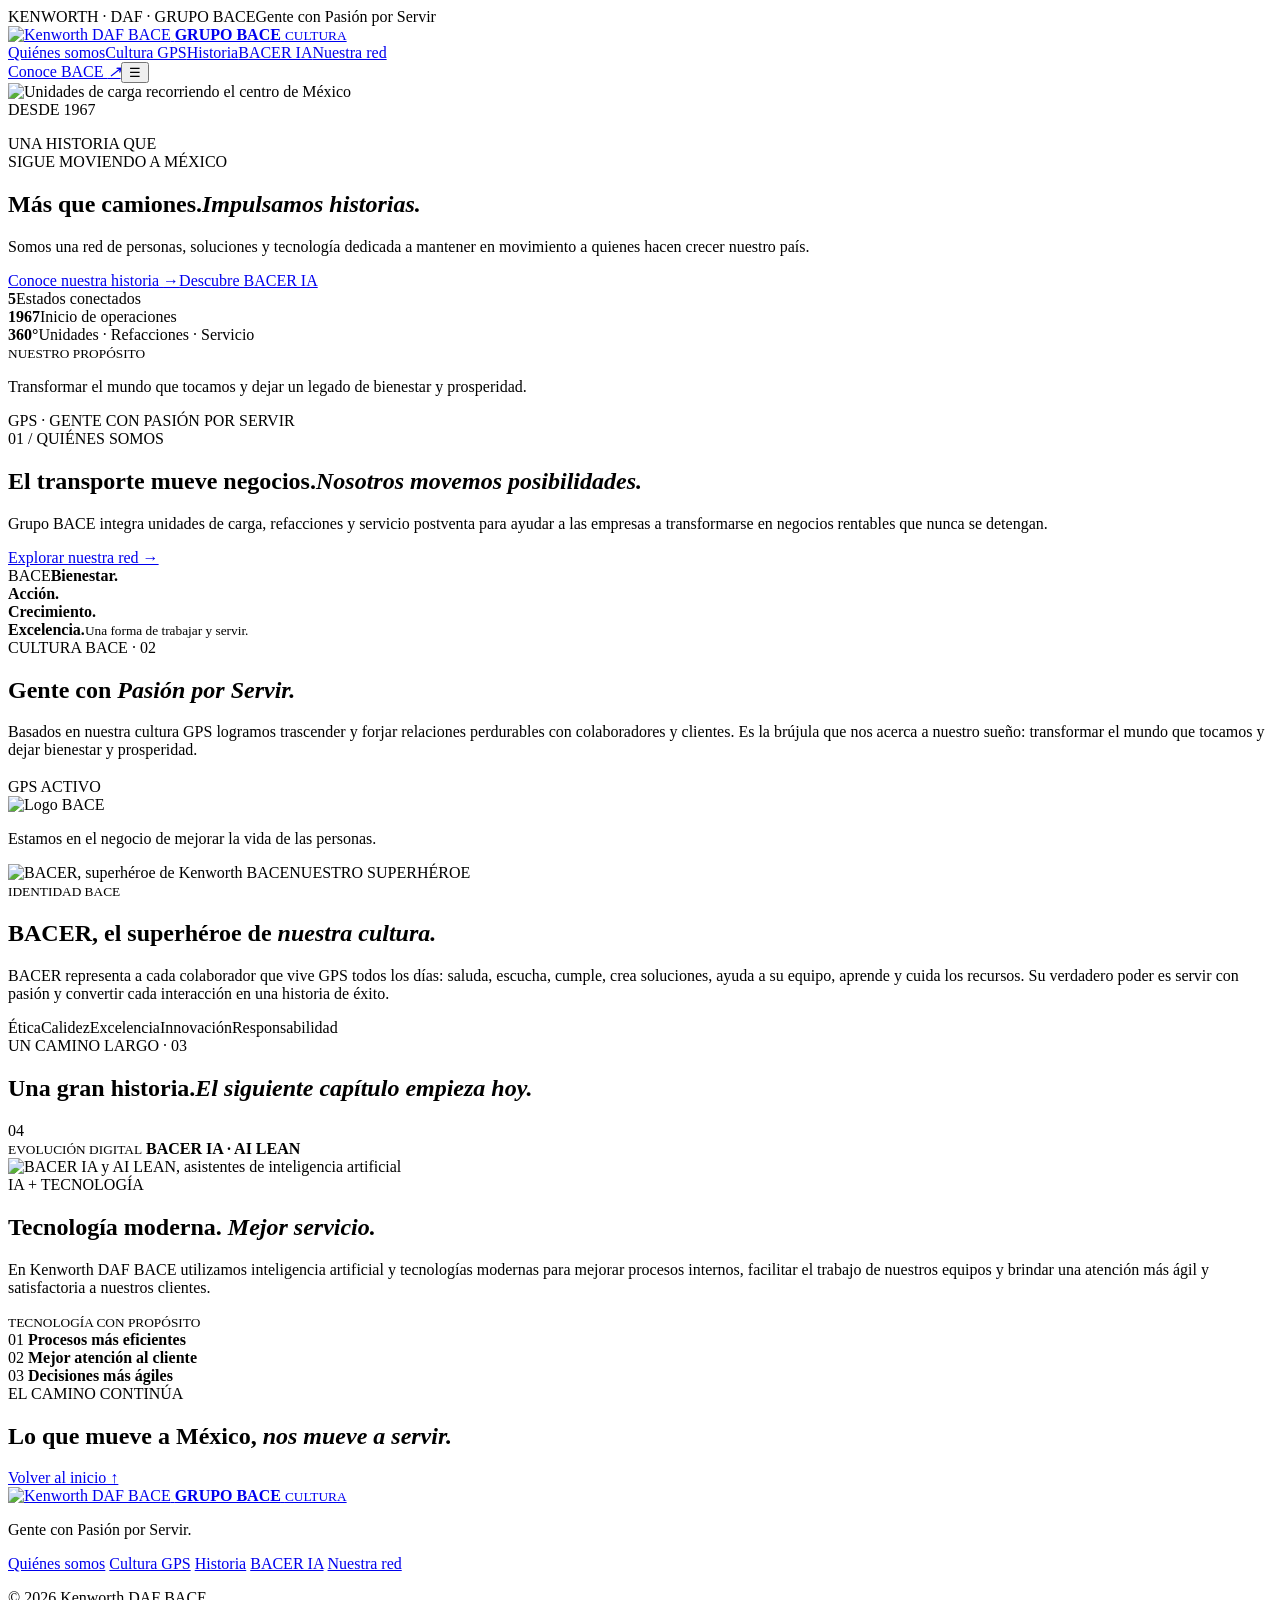
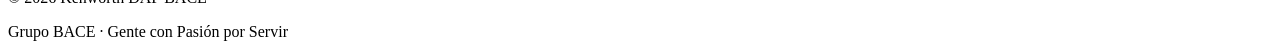
==== Bace.html @ b826584d "Carga inicial del sitio web" ====
<!DOCTYPE html>
<html lang="es-MX">
<head>
<meta charset="UTF-8"><meta name="viewport" content="width=device-width,initial-scale=1">
<meta name="description" content="Historia, cultura GPS, red y evolución tecnológica de Kenworth DAF Grupo BACE.">
<title>Kenworth DAF Grupo BACE</title><link rel="stylesheet" href="assets/css/pages/bace.css">

  <!-- Icono de la pestaña del navegador -->
<link
  rel="icon"
  type="image/png"
  href="assets/images/logos/LOGO BACE.png"
>

<link
  rel="shortcut icon"
  type="image/png"
  href="assets/images/logos/LOGO BACE.png"
>

<link
  rel="apple-touch-icon"
  href="assets/images/logos/LOGO BACE.png"
>

</head><body>
<div class="topbar"><span>KENWORTH · DAF · GRUPO BACE</span><span>Gente con Pasión por Servir</span></div>
<header>
    <a
  class="brand culture-brand"
  href="index.html"
  aria-label="Kenworth DAF BACE"
>
  <img
    src="assets/images/logos/logo-kenworth-daf-bace.PNG"
    alt="Kenworth DAF BACE"
  >

  <span class="culture-brand-divider" aria-hidden="true"></span>

  <span class="culture-brand-copy">
    <b>GRUPO BACE</b>
    <small>CULTURA</small>
  </span>
</a>
    <nav id="nav"><a href="#somos">Quiénes somos</a><a href="#gps">Cultura GPS</a><a href="#historia">Historia</a><a href="#ia">BACER IA</a><a href="#red">Nuestra red</a></nav><a class="cta" href="#red">Conoce BACE <i>↗</i></a><button class="menu" id="menu">☰</button></header>
<main>
<section class="hero" id="inicio"><img src="assets/images/Sucursales/comanjilla-hero-4k.webp" alt="Unidades de carga recorriendo el centro de México"><div class="heroShade"></div><div class="heroGrid"></div><div class="heroCopy"><div class="eyebrow"><span>DESDE 1967</span><i></i><p>UNA HISTORIA QUE<br>SIGUE MOVIENDO A MÉXICO</p></div><h1>Más que camiones.<em>Impulsamos historias.</em></h1><p>Somos una red de personas, soluciones y tecnología dedicada a mantener en movimiento a quienes hacen crecer nuestro país.</p><div class="heroActions"><a href="#somos">Conoce nuestra historia <b>→</b></a><a href="#ia">Descubre BACER IA</a></div></div><div class="heroFoot"><div><b>5</b><span>Estados conectados</span></div><div><b>1967</b><span>Inicio de operaciones</span></div><div><b>360°</b><span>Unidades · Refacciones · Servicio</span></div></div><aside><small>NUESTRO PROPÓSITO</small><p>Transformar el mundo que tocamos y dejar un legado de bienestar y prosperidad.</p><span>GPS · GENTE CON PASIÓN POR SERVIR</span></aside></section>
<section class="intro" id="somos"><div class="sectionNo">01 / QUIÉNES SOMOS</div><div><h2>El transporte mueve negocios.<em>Nosotros movemos posibilidades.</em></h2><p>Grupo BACE integra unidades de carga, refacciones y servicio postventa para ayudar a las empresas a transformarse en negocios rentables que nunca se detengan.</p><a href="#red">Explorar nuestra red →</a></div><div class="introCard"><span>BACE</span><b>Bienestar.<br>Acción.<br>Crecimiento.<br>Excelencia.</b><small>Una forma de trabajar y servir.</small></div></section>
<section class="gps" id="gps"><div class="gpsLead"><span>CULTURA BACE · 02</span><h2>Gente con <em>Pasión por Servir.</em></h2><p>Basados en nuestra cultura GPS logramos trascender y forjar relaciones perdurables con colaboradores y clientes. Es la brújula que nos acerca a nuestro sueño: transformar el mundo que tocamos y dejar bienestar y prosperidad.</p></div><div class="gpsStage"><div class="gpsLetters" id="gpsLetters"></div><article><small id="gpsIndex"></small><h3 id="gpsTitle"></h3><p id="gpsCopy"></p><div class="signal"><i></i><i></i><i></i><span>GPS ACTIVO</span></div></article><div class="gpsQuote"><img src="assets/images/logos/LOGO BACE.png" alt="Logo BACE"><p>Estamos en el negocio de mejorar la vida de las personas.</p></div></div></section>
<section class="bacer"><div class="bacerHero"><div class="bacerHalo"></div><img src="assets/images/gps/mascota-bacer.png" alt="BACER, superhéroe de Kenworth BACE"><span>NUESTRO SUPERHÉROE</span></div><div><small>IDENTIDAD BACE</small><h2>BACER, el superhéroe de <em>nuestra cultura.</em></h2><p>BACER representa a cada colaborador que vive GPS todos los días: saluda, escucha, cumple, crea soluciones, ayuda a su equipo, aprende y cuida los recursos. Su verdadero poder es servir con pasión y convertir cada interacción en una historia de éxito.</p><div class="traits"><span>Ética</span><span>Calidez</span><span>Excelencia</span><span>Innovación</span><span>Responsabilidad</span></div></div></section>
<section class="history" id="historia"><div class="historyHead"><span>UN CAMINO LARGO · 03</span><h2>Una gran historia.<em>El siguiente capítulo empieza hoy.</em></h2></div><div class="years" id="years"></div><article class="historyCard"><b id="historyYear"></b><div><small id="historyIndex"></small><h3 id="historyTitle"></h3><p id="historyCopy"></p></div><span id="historyCount"></span></article></section>
<section class="bace-technology" id="bacer-ia">

  <!-- Personajes -->
  <div class="bace-technology-visual">

    <div class="technology-identity">
      <span class="technology-number">04</span>

      <div>
        <small>EVOLUCIÓN DIGITAL</small>
        <strong>BACER IA · AI LEAN</strong>
      </div>
    </div>

    <img
      class="technology-characters"
      src="assets/images/gps/bacer x ailean.png"
      alt="BACER IA y AI LEAN, asistentes de inteligencia artificial"
    >

    <div class="technology-visual-glow" aria-hidden="true"></div>

  </div>

  <!-- Mensaje principal -->
  <div class="bace-technology-copy">

    <span class="technology-eyebrow">
      IA + TECNOLOGÍA
    </span>

    <h2>
      Tecnología moderna.
      <em>Mejor servicio.</em>
    </h2>

    <p>
      En Kenworth DAF BACE utilizamos inteligencia artificial y tecnologías
      modernas para mejorar procesos internos, facilitar el trabajo de nuestros
      equipos y brindar una atención más ágil y satisfactoria a nuestros clientes.
    </p>

  </div>

  <!-- Beneficios -->
  <aside class="technology-results">

    <small>TECNOLOGÍA CON PROPÓSITO</small>

    <div>
      <span>01</span>

      <strong>
        Procesos más eficientes
      </strong>
    </div>

    <div>
      <span>02</span>

      <strong>
        Mejor atención al cliente
      </strong>
    </div>

    <div>
      <span>03</span>

      <strong>
        Decisiones más ágiles
      </strong>
    </div>

  </aside>

</section>

<!--
<section class="network" id="red">

  <div class="networkMap">

    <div class="mexicoMapVisual">

      <img
        class="mexicoMapImage"
        src="assets/images/Sucursales/Mapa-Mexico.png"
        alt="Cobertura de Grupo BACE en México"
      >

      <span class="pin p0">
        <i></i>
        <strong>Aguascalientes</strong>
      </span>

      <span class="pin p1">
        <i></i>
        <strong>Zacatecas</strong>
      </span>

      <span class="pin p2">
        <i></i>
        <strong>Guanajuato</strong>
      </span>

      <span class="pin p3">
        <i></i>
        <strong>Querétaro</strong>
      </span>

      <span class="pin p4">
        <i></i>
        <strong>San Luis Potosí</strong>
      </span>

    </div>

  </div>

  <div class="networkCopy">

    <span>NUESTRA RED · 05</span>

    <h2>
      Cerca de tu operación.
      <em>Listos para responder.</em>
    </h2>

    <p>
      Una red que conecta experiencia, inventario, servicio y conocimiento
      para acompañarte donde tu negocio lo necesita.
    </p>

    <div class="networkButtons">
      <a href="https://kwbace.com.mx/sucursales/">
        Encontrar sucursal <b>↗</b>
      </a>

      <a href="https://kwbace.com.mx/contacto/">
        Contactar a un asesor
      </a>
    </div>

    <div class="matrix">

      <div>
        <small>KENWORTH DAF DEL CENTRO</small>
        <b>Comanjilla · León</b>
        <span>477 719 9500</span>
      </div>

      <div>
        <small>KENWORTH DAF DEL BAJÍO</small>
        <b>Matriz Querétaro</b>
        <span>442 277 4086</span>
      </div>

    </div>

  </div>

</section>--->
<section class="closing"><span>EL CAMINO CONTINÚA</span><h2>Lo que mueve a México, <em>nos mueve a servir.</em></h2><a href="#inicio">Volver al inicio ↑</a></section>
</main>
<footer class="culture-footer">

  <div class="culture-footer-main">

    <div class="culture-footer-identity">

      <a
        class="culture-footer-brand"
        href="index.html"
        aria-label="Kenworth DAF BACE"
      >
        <img
          src="assets/images/logos/logo-kenworth-daf-bace.PNG"
          alt="Kenworth DAF BACE"
        >

        <span class="culture-footer-divider" aria-hidden="true"></span>

        <span class="culture-footer-brand-copy">
          <b>GRUPO BACE</b>
          <small>CULTURA</small>
        </span>
      </a>

      <p>
        Gente con Pasión por Servir.
      </p>

    </div>

    <nav
      class="culture-footer-navigation"
      aria-label="Navegación Cultura BACE"
    >
      <a href="#quienes-somos">Quiénes somos</a>
      <a href="#gps">Cultura GPS</a>
      <a href="#historia">Historia</a>
      <a href="#bacer-ia">BACER IA</a>
      <a href="#red">Nuestra red</a>
    </nav>

  </div>

  <div class="culture-footer-bottom">
    <p>© 2026 Kenworth DAF BACE</p>

    <span>
      Grupo BACE · Gente con Pasión por Servir
    </span>
  </div>

</footer>
<script src="assets/js/pages/bace.js"></script></body></html>
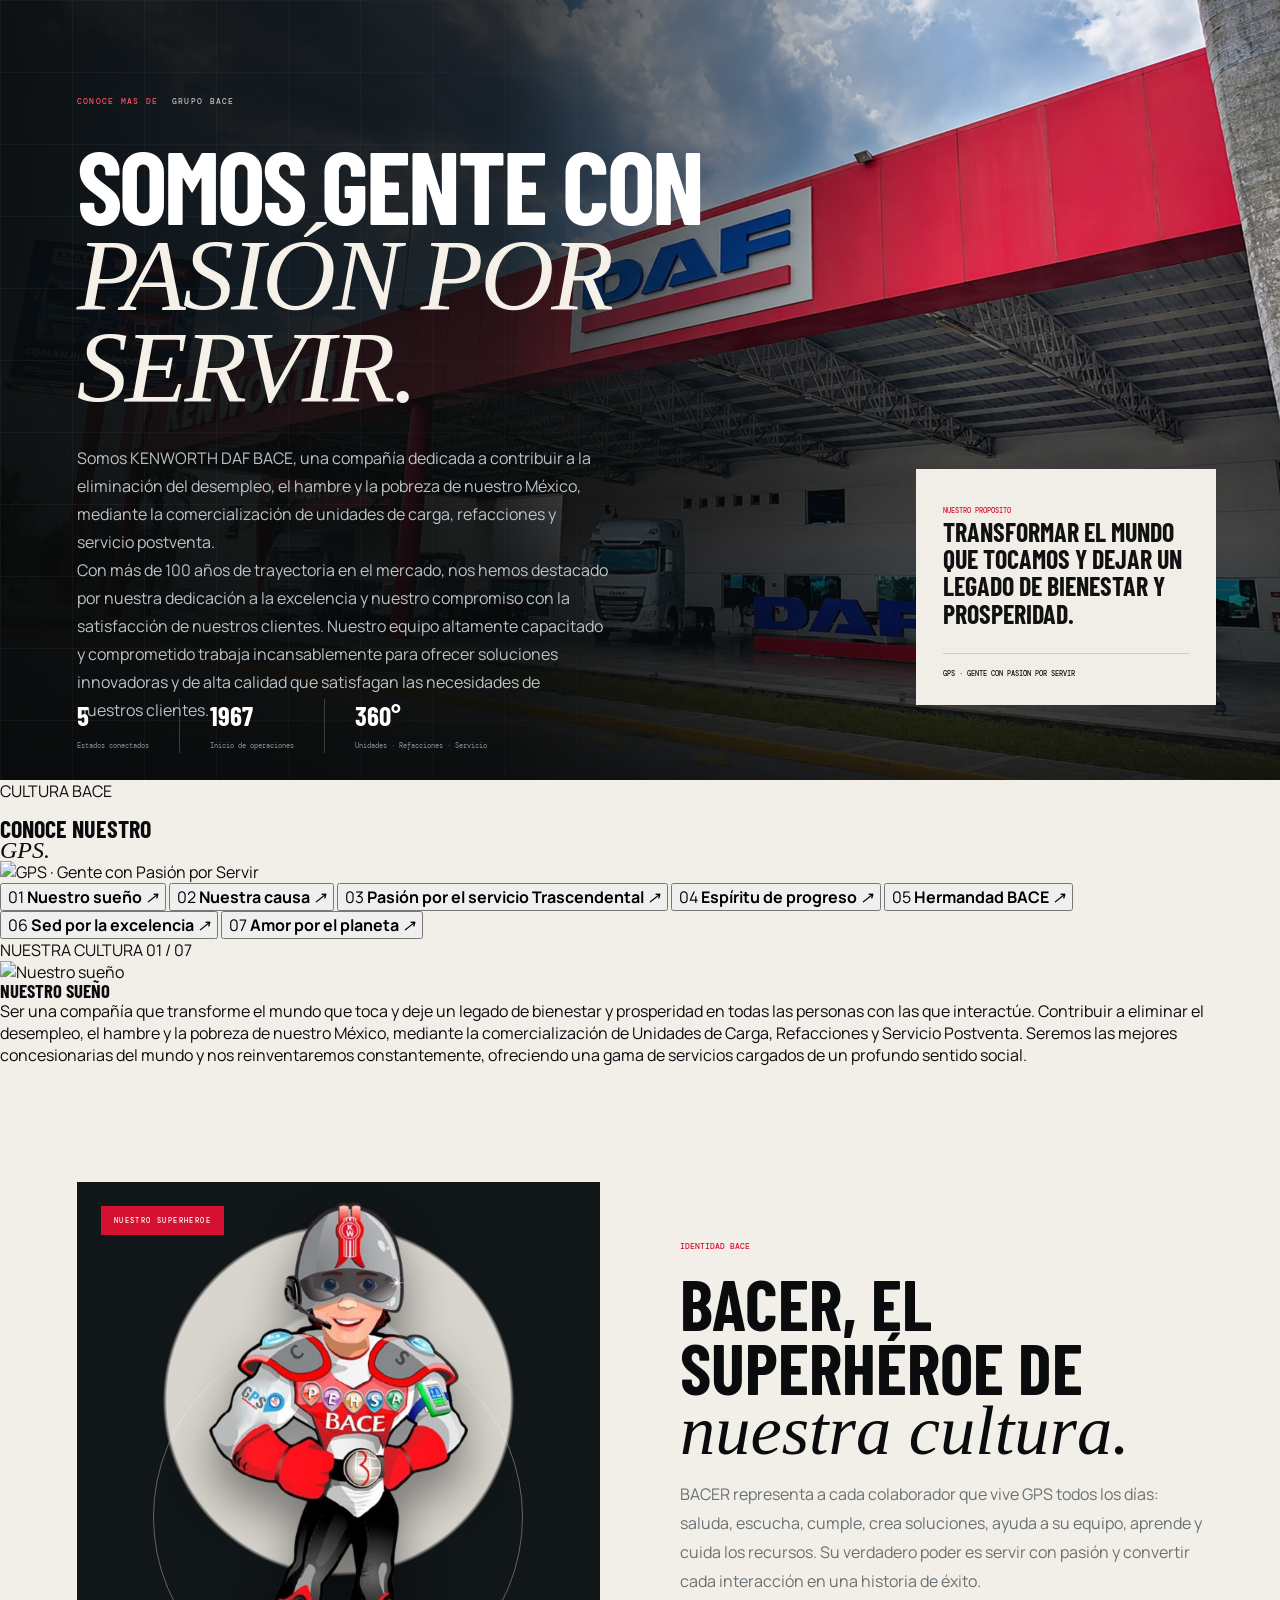
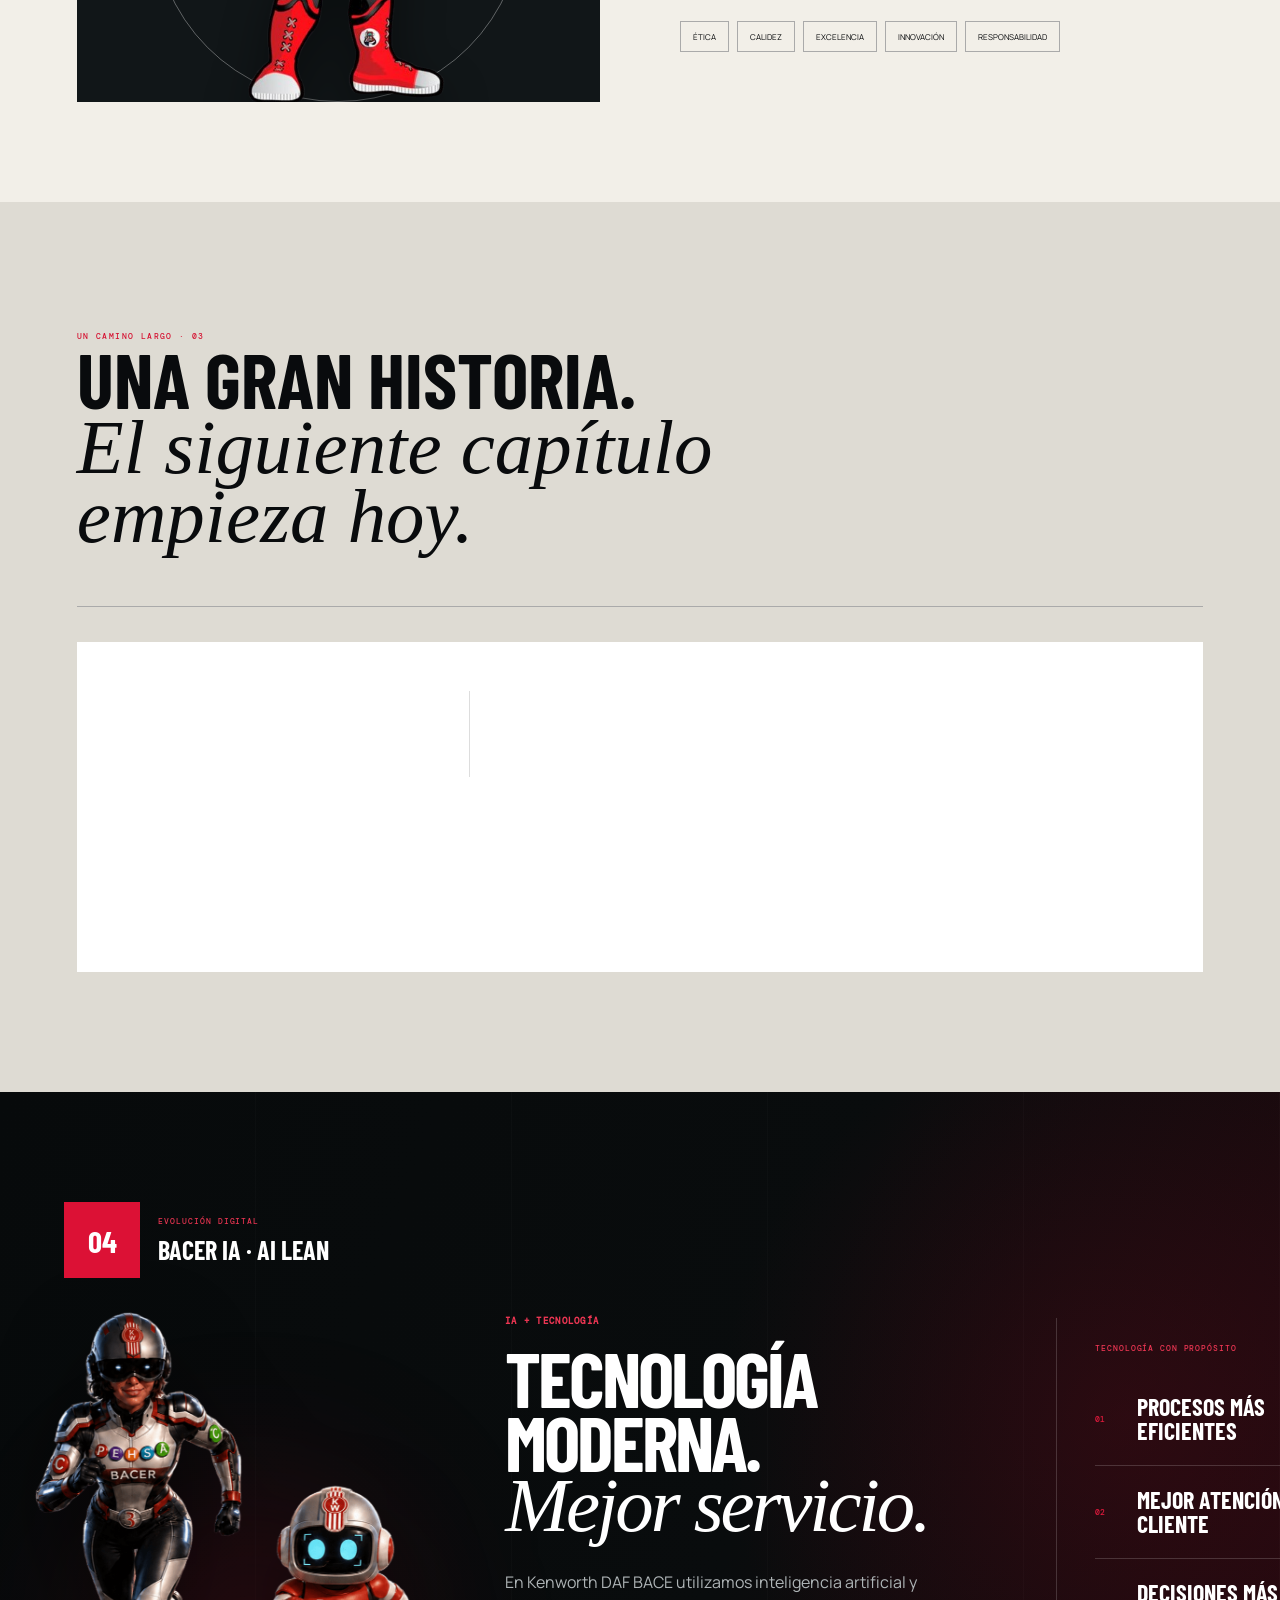
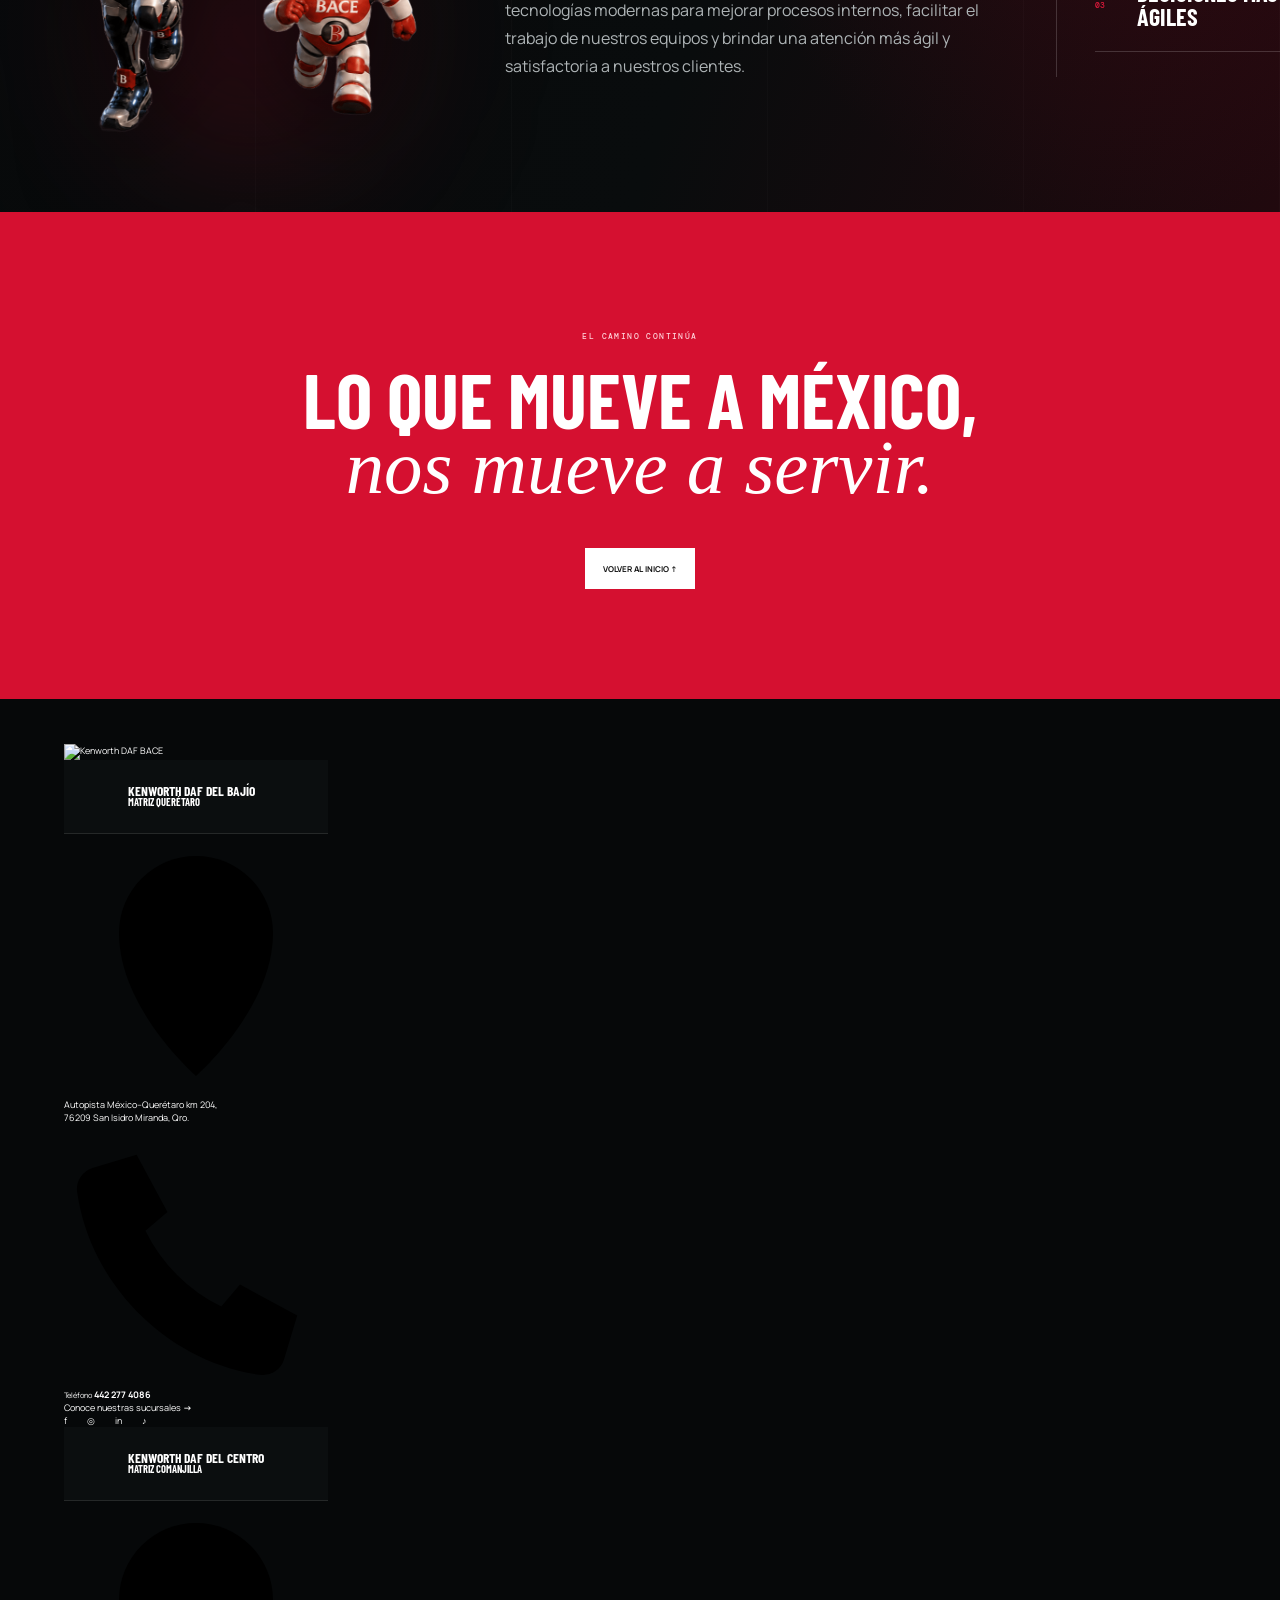
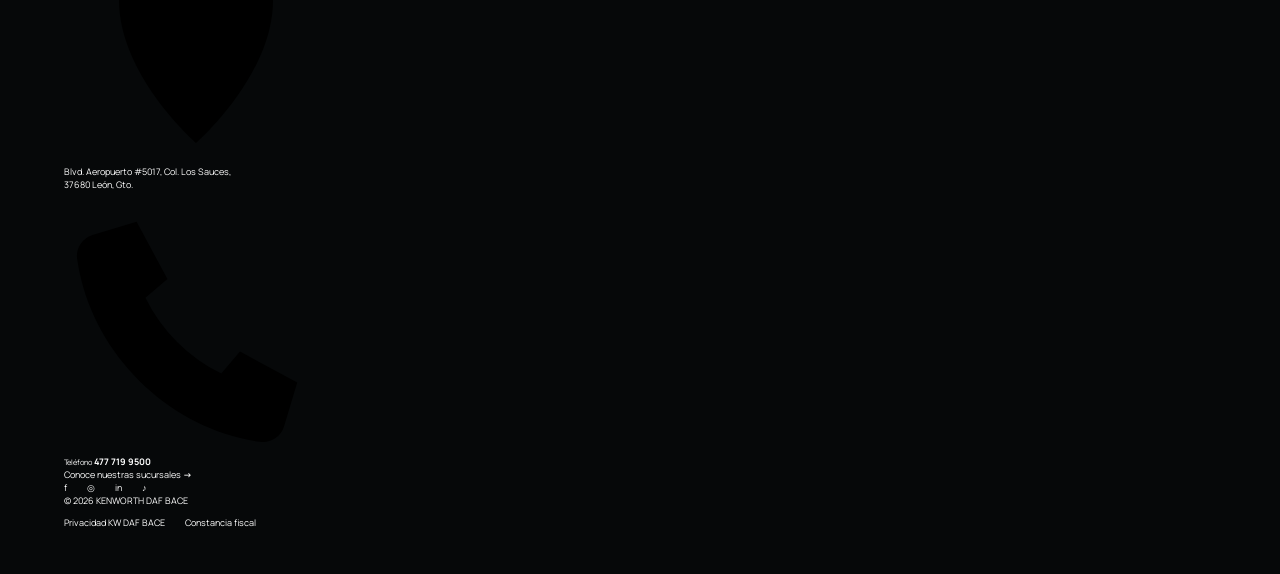
==== commit 6dcf26b2: "Add files via upload" ====
--- a/Bace.html
+++ b/Bace.html
@@ -1,269 +1,692 @@
-<!DOCTYPE html>
-<html lang="es-MX">
-<head>
-<meta charset="UTF-8"><meta name="viewport" content="width=device-width,initial-scale=1">
-<meta name="description" content="Historia, cultura GPS, red y evolución tecnológica de Kenworth DAF Grupo BACE.">
-<title>Kenworth DAF Grupo BACE</title><link rel="stylesheet" href="assets/css/pages/bace.css">
-
-  <!-- Icono de la pestaña del navegador -->
-<link
-  rel="icon"
-  type="image/png"
-  href="assets/images/logos/LOGO BACE.png"
->
-
-<link
-  rel="shortcut icon"
-  type="image/png"
-  href="assets/images/logos/LOGO BACE.png"
->
-
-<link
-  rel="apple-touch-icon"
-  href="assets/images/logos/LOGO BACE.png"
->
-
-</head><body>
-<div class="topbar"><span>KENWORTH · DAF · GRUPO BACE</span><span>Gente con Pasión por Servir</span></div>
-<header>
-    <a
-  class="brand culture-brand"
-  href="index.html"
-  aria-label="Kenworth DAF BACE"
->
-  <img
-    src="assets/images/logos/logo-kenworth-daf-bace.PNG"
-    alt="Kenworth DAF BACE"
-  >
-
-  <span class="culture-brand-divider" aria-hidden="true"></span>
-
-  <span class="culture-brand-copy">
-    <b>GRUPO BACE</b>
-    <small>CULTURA</small>
-  </span>
-</a>
-    <nav id="nav"><a href="#somos">Quiénes somos</a><a href="#gps">Cultura GPS</a><a href="#historia">Historia</a><a href="#ia">BACER IA</a><a href="#red">Nuestra red</a></nav><a class="cta" href="#red">Conoce BACE <i>↗</i></a><button class="menu" id="menu">☰</button></header>
-<main>
-<section class="hero" id="inicio"><img src="assets/images/Sucursales/comanjilla-hero-4k.webp" alt="Unidades de carga recorriendo el centro de México"><div class="heroShade"></div><div class="heroGrid"></div><div class="heroCopy"><div class="eyebrow"><span>DESDE 1967</span><i></i><p>UNA HISTORIA QUE<br>SIGUE MOVIENDO A MÉXICO</p></div><h1>Más que camiones.<em>Impulsamos historias.</em></h1><p>Somos una red de personas, soluciones y tecnología dedicada a mantener en movimiento a quienes hacen crecer nuestro país.</p><div class="heroActions"><a href="#somos">Conoce nuestra historia <b>→</b></a><a href="#ia">Descubre BACER IA</a></div></div><div class="heroFoot"><div><b>5</b><span>Estados conectados</span></div><div><b>1967</b><span>Inicio de operaciones</span></div><div><b>360°</b><span>Unidades · Refacciones · Servicio</span></div></div><aside><small>NUESTRO PROPÓSITO</small><p>Transformar el mundo que tocamos y dejar un legado de bienestar y prosperidad.</p><span>GPS · GENTE CON PASIÓN POR SERVIR</span></aside></section>
-<section class="intro" id="somos"><div class="sectionNo">01 / QUIÉNES SOMOS</div><div><h2>El transporte mueve negocios.<em>Nosotros movemos posibilidades.</em></h2><p>Grupo BACE integra unidades de carga, refacciones y servicio postventa para ayudar a las empresas a transformarse en negocios rentables que nunca se detengan.</p><a href="#red">Explorar nuestra red →</a></div><div class="introCard"><span>BACE</span><b>Bienestar.<br>Acción.<br>Crecimiento.<br>Excelencia.</b><small>Una forma de trabajar y servir.</small></div></section>
-<section class="gps" id="gps"><div class="gpsLead"><span>CULTURA BACE · 02</span><h2>Gente con <em>Pasión por Servir.</em></h2><p>Basados en nuestra cultura GPS logramos trascender y forjar relaciones perdurables con colaboradores y clientes. Es la brújula que nos acerca a nuestro sueño: transformar el mundo que tocamos y dejar bienestar y prosperidad.</p></div><div class="gpsStage"><div class="gpsLetters" id="gpsLetters"></div><article><small id="gpsIndex"></small><h3 id="gpsTitle"></h3><p id="gpsCopy"></p><div class="signal"><i></i><i></i><i></i><span>GPS ACTIVO</span></div></article><div class="gpsQuote"><img src="assets/images/logos/LOGO BACE.png" alt="Logo BACE"><p>Estamos en el negocio de mejorar la vida de las personas.</p></div></div></section>
-<section class="bacer"><div class="bacerHero"><div class="bacerHalo"></div><img src="assets/images/gps/mascota-bacer.png" alt="BACER, superhéroe de Kenworth BACE"><span>NUESTRO SUPERHÉROE</span></div><div><small>IDENTIDAD BACE</small><h2>BACER, el superhéroe de <em>nuestra cultura.</em></h2><p>BACER representa a cada colaborador que vive GPS todos los días: saluda, escucha, cumple, crea soluciones, ayuda a su equipo, aprende y cuida los recursos. Su verdadero poder es servir con pasión y convertir cada interacción en una historia de éxito.</p><div class="traits"><span>Ética</span><span>Calidez</span><span>Excelencia</span><span>Innovación</span><span>Responsabilidad</span></div></div></section>
-<section class="history" id="historia"><div class="historyHead"><span>UN CAMINO LARGO · 03</span><h2>Una gran historia.<em>El siguiente capítulo empieza hoy.</em></h2></div><div class="years" id="years"></div><article class="historyCard"><b id="historyYear"></b><div><small id="historyIndex"></small><h3 id="historyTitle"></h3><p id="historyCopy"></p></div><span id="historyCount"></span></article></section>
-<section class="bace-technology" id="bacer-ia">
-
-  <!-- Personajes -->
-  <div class="bace-technology-visual">
-
-    <div class="technology-identity">
-      <span class="technology-number">04</span>
-
-      <div>
-        <small>EVOLUCIÓN DIGITAL</small>
-        <strong>BACER IA · AI LEAN</strong>
-      </div>
-    </div>
-
-    <img
-      class="technology-characters"
-      src="assets/images/gps/bacer x ailean.png"
-      alt="BACER IA y AI LEAN, asistentes de inteligencia artificial"
-    >
-
-    <div class="technology-visual-glow" aria-hidden="true"></div>
-
-  </div>
-
-  <!-- Mensaje principal -->
-  <div class="bace-technology-copy">
-
-    <span class="technology-eyebrow">
-      IA + TECNOLOGÍA
-    </span>
-
-    <h2>
-      Tecnología moderna.
-      <em>Mejor servicio.</em>
-    </h2>
-
-    <p>
-      En Kenworth DAF BACE utilizamos inteligencia artificial y tecnologías
-      modernas para mejorar procesos internos, facilitar el trabajo de nuestros
-      equipos y brindar una atención más ágil y satisfactoria a nuestros clientes.
-    </p>
-
-  </div>
-
-  <!-- Beneficios -->
-  <aside class="technology-results">
-
-    <small>TECNOLOGÍA CON PROPÓSITO</small>
-
-    <div>
-      <span>01</span>
-
-      <strong>
-        Procesos más eficientes
-      </strong>
-    </div>
-
-    <div>
-      <span>02</span>
-
-      <strong>
-        Mejor atención al cliente
-      </strong>
-    </div>
-
-    <div>
-      <span>03</span>
-
-      <strong>
-        Decisiones más ágiles
-      </strong>
-    </div>
-
-  </aside>
-
-</section>
-
-<!--
-<section class="network" id="red">
-
-  <div class="networkMap">
-
-    <div class="mexicoMapVisual">
-
-      <img
-        class="mexicoMapImage"
-        src="assets/images/Sucursales/Mapa-Mexico.png"
-        alt="Cobertura de Grupo BACE en México"
-      >
-
-      <span class="pin p0">
-        <i></i>
-        <strong>Aguascalientes</strong>
-      </span>
-
-      <span class="pin p1">
-        <i></i>
-        <strong>Zacatecas</strong>
-      </span>
-
-      <span class="pin p2">
-        <i></i>
-        <strong>Guanajuato</strong>
-      </span>
-
-      <span class="pin p3">
-        <i></i>
-        <strong>Querétaro</strong>
-      </span>
-
-      <span class="pin p4">
-        <i></i>
-        <strong>San Luis Potosí</strong>
-      </span>
-
-    </div>
-
-  </div>
-
-  <div class="networkCopy">
-
-    <span>NUESTRA RED · 05</span>
-
-    <h2>
-      Cerca de tu operación.
-      <em>Listos para responder.</em>
-    </h2>
-
-    <p>
-      Una red que conecta experiencia, inventario, servicio y conocimiento
-      para acompañarte donde tu negocio lo necesita.
-    </p>
-
-    <div class="networkButtons">
-      <a href="https://kwbace.com.mx/sucursales/">
-        Encontrar sucursal <b>↗</b>
-      </a>
-
-      <a href="https://kwbace.com.mx/contacto/">
-        Contactar a un asesor
-      </a>
-    </div>
-
-    <div class="matrix">
-
-      <div>
-        <small>KENWORTH DAF DEL CENTRO</small>
-        <b>Comanjilla · León</b>
-        <span>477 719 9500</span>
-      </div>
-
-      <div>
-        <small>KENWORTH DAF DEL BAJÍO</small>
-        <b>Matriz Querétaro</b>
-        <span>442 277 4086</span>
-      </div>
-
-    </div>
-
-  </div>
-
-</section>--->
-<section class="closing"><span>EL CAMINO CONTINÚA</span><h2>Lo que mueve a México, <em>nos mueve a servir.</em></h2><a href="#inicio">Volver al inicio ↑</a></section>
-</main>
-<footer class="culture-footer">
-
-  <div class="culture-footer-main">
-
-    <div class="culture-footer-identity">
-
-      <a
-        class="culture-footer-brand"
-        href="index.html"
-        aria-label="Kenworth DAF BACE"
-      >
-        <img
-          src="assets/images/logos/logo-kenworth-daf-bace.PNG"
-          alt="Kenworth DAF BACE"
-        >
-
-        <span class="culture-footer-divider" aria-hidden="true"></span>
-
-        <span class="culture-footer-brand-copy">
-          <b>GRUPO BACE</b>
-          <small>CULTURA</small>
-        </span>
-      </a>
-
-      <p>
-        Gente con Pasión por Servir.
-      </p>
-
-    </div>
-
-    <nav
-      class="culture-footer-navigation"
-      aria-label="Navegación Cultura BACE"
-    >
-      <a href="#quienes-somos">Quiénes somos</a>
-      <a href="#gps">Cultura GPS</a>
-      <a href="#historia">Historia</a>
-      <a href="#bacer-ia">BACER IA</a>
-      <a href="#red">Nuestra red</a>
-    </nav>
-
-  </div>
-
-  <div class="culture-footer-bottom">
-    <p>© 2026 Kenworth DAF BACE</p>
-
-    <span>
-      Grupo BACE · Gente con Pasión por Servir
-    </span>
-  </div>
-
-</footer>
-<script src="assets/js/pages/bace.js"></script></body></html>+<!doctype html>
+
+<html lang="es-MX">
+  <head>
+    <!-- IDENTIDAD 20261016-03: fuente Kenworth integrada, sin fuentes secundarias; superficies claras #f4f2ed. -->
+    <!-- IDENTIDAD VISUAL: fuente Kenworth local y beige #f4f2ed compartidos desde assets/css/global.css. -->
+    <!--
+ DEMO · KENWORTH DEL CENTRO
+ Página institucional del grupo: historia, cultura y cobertura. Nombre original conservado.
+ Estructura: global.css (base) → CSS de página → componentes compartidos.
+ JS: main.js (utilidades), components/nav.js (menú) y script específico.
+ Formularios de demostración: no existe servicio de recepción configurado.
+ GitHub Pages: subir el CONTENIDO de esta carpeta a la raíz del repositorio;
+ Settings → Pages → Deploy from a branch → main → / (root).
+ Conservar exactamente los nombres de archivos, carpetas y recursos.
+ No requiere npm, servidor de aplicaciones ni archivos nuevos.
+-->
+    <meta charset="utf-8" />
+    <meta content="width=device-width,initial-scale=1" name="viewport" />
+    <meta
+      content="Historia, cultura GPS, red y evolución tecnológica de Kenworth DAF Grupo BACE."
+      name="description"
+    />
+    <title>Kenworth DAF Grupo BACE</title>
+    <link href="assets/css/global.css?v=20261016-03" rel="stylesheet" />
+    <link href="assets/css/pages/bace.css?v=20261016-03" rel="stylesheet" />
+    <!-- Icono de la pestaña del navegador -->
+    <link
+      href="assets/images/logos/LOGO BACE.png"
+      rel="icon"
+      type="image/png"
+    />
+    <link
+      href="assets/images/logos/LOGO BACE.png"
+      rel="shortcut icon"
+      type="image/png"
+    />
+    <link href="assets/images/logos/LOGO BACE.png" rel="apple-touch-icon" />
+    <link
+      href="assets/css/components/footer.css?v=20261016-03"
+      rel="stylesheet"
+    />
+    <link href="assets/css/components/nav.css?v=20261016-03" rel="stylesheet" />
+    <script defer="" src="assets/js/components/nav.js"></script>
+    <script defer="True" src="assets/js/main.js"></script>
+  </head>
+  <body>
+    <div id="bace-nav"></div>
+    <!-- BLOQUE: inicio · contenido HTML; presentación en CSS y eventos en el script de esta página. -->
+    <section class="hero bace-hero" id="inicio">
+      <img
+        alt="Unidades de carga recorriendo el centro de México"
+        decoding="async"
+        loading="lazy"
+        src="assets/images/Sucursales/comanjilla-hero-4k.webp"
+      />
+      <div class="heroShade"></div>
+      <div class="heroGrid"></div>
+      <div class="heroCopy">
+        <div class="eyebrow">
+          <span>CONOCE MAS DE</span>
+          <p>GRUPO BACE</p>
+        </div>
+        <h1>SOMOS GENTE CON<em>PASIÓN POR SERVIR.</em></h1>
+        <p>
+          Somos KENWORTH DAF BACE, una compañía dedicada a contribuir a la
+          eliminación del desempleo, el hambre y la pobreza de nuestro México,
+          mediante la comercialización de unidades de carga, refacciones y
+          servicio postventa. <br />Con más de 100 años de trayectoria en el
+          mercado, nos hemos destacado por nuestra dedicación a la excelencia y
+          nuestro compromiso con la satisfacción de nuestros clientes. Nuestro
+          equipo altamente capacitado y comprometido trabaja incansablemente
+          para ofrecer soluciones innovadoras y de alta calidad que satisfagan
+          las necesidades de nuestros clientes.
+        </p>
+        <div class="heroActions"></div>
+      </div>
+      <div class="heroFoot">
+        <div><b>5</b><span>Estados conectados</span></div>
+        <div><b>1967</b><span>Inicio de operaciones</span></div>
+        <div><b>360°</b><span>Unidades · Refacciones · Servicio</span></div>
+      </div>
+      <aside>
+        <small>NUESTRO PROPÓSITO</small>
+        <p>
+          Transformar el mundo que tocamos y dejar un legado de bienestar y
+          prosperidad.
+        </p>
+        <span>GPS · GENTE CON PASIÓN POR SERVIR</span>
+      </aside>
+    </section>
+    <!-- ==========================================
+     CULTURA BACE · GPS
+=========================================== -->
+    <!-- BLOQUE: gps · contenido HTML; presentación en CSS y eventos en el script de esta página. -->
+    <section class="bace-culture" id="gps">
+      <div class="bace-culture__inner">
+        <div class="bace-culture__heading">
+          <div>
+            <p class="bace-culture__eyebrow">CULTURA BACE</p>
+            <h2>Conoce nuestro <em>GPS.</em></h2>
+          </div>
+          <!-- LOGO GENERAL GPS -->
+          <img
+            alt="GPS · Gente con Pasión por Servir"
+            class="bace-culture__brand"
+            decoding="async"
+            loading="lazy"
+            src="assets/images/logos/logo_gps.png"
+          />
+        </div>
+        <div class="bace-culture__layout">
+          <!-- LISTADO DE VALORES -->
+          <div
+            aria-label="Valores de nuestra cultura"
+            aria-orientation="vertical"
+            class="bace-culture__tabs"
+            role="tablist"
+          >
+            <button
+              aria-controls="baceGpsPanel"
+              aria-selected="true"
+              class="is-active"
+              data-bace-value="sueno"
+              id="baceGpsTab-sueno"
+              role="tab"
+              type="button"
+            >
+              <span>01</span>
+              <strong>Nuestro sueño</strong>
+              <i aria-hidden="true">↗</i>
+            </button>
+            <button
+              aria-controls="baceGpsPanel"
+              aria-selected="false"
+              data-bace-value="causa"
+              id="baceGpsTab-causa"
+              role="tab"
+              tabindex="-1"
+              type="button"
+            >
+              <span>02</span>
+              <strong>Nuestra causa</strong>
+              <i aria-hidden="true">↗</i>
+            </button>
+            <button
+              aria-controls="baceGpsPanel"
+              aria-selected="false"
+              data-bace-value="pasion"
+              id="baceGpsTab-pasion"
+              role="tab"
+              tabindex="-1"
+              type="button"
+            >
+              <span>03</span>
+              <strong>Pasión por el servicio Trascendental</strong>
+              <i aria-hidden="true">↗</i>
+            </button>
+            <button
+              aria-controls="baceGpsPanel"
+              aria-selected="false"
+              data-bace-value="progreso"
+              id="baceGpsTab-progreso"
+              role="tab"
+              tabindex="-1"
+              type="button"
+            >
+              <span>04</span>
+              <strong>Espíritu de progreso</strong>
+              <i aria-hidden="true">↗</i>
+            </button>
+            <button
+              aria-controls="baceGpsPanel"
+              aria-selected="false"
+              data-bace-value="hermandad"
+              id="baceGpsTab-hermandad"
+              role="tab"
+              tabindex="-1"
+              type="button"
+            >
+              <span>05</span>
+              <strong>Hermandad BACE</strong>
+              <i aria-hidden="true">↗</i>
+            </button>
+            <button
+              aria-controls="baceGpsPanel"
+              aria-selected="false"
+              data-bace-value="excelencia"
+              id="baceGpsTab-excelencia"
+              role="tab"
+              tabindex="-1"
+              type="button"
+            >
+              <span>06</span>
+              <strong>Sed por la excelencia</strong>
+              <i aria-hidden="true">↗</i>
+            </button>
+            <button
+              aria-controls="baceGpsPanel"
+              aria-selected="false"
+              data-bace-value="planeta"
+              id="baceGpsTab-planeta"
+              role="tab"
+              tabindex="-1"
+              type="button"
+            >
+              <span>07</span>
+              <strong>Amor por el planeta</strong>
+              <i aria-hidden="true">↗</i>
+            </button>
+          </div>
+          <!-- INFORMACIÓN DEL VALOR SELECCIONADO -->
+          <div
+            aria-labelledby="baceGpsTab-sueno"
+            class="bace-culture__panel"
+            id="baceGpsPanel"
+            role="tabpanel"
+            tabindex="0"
+          >
+            <div class="bace-culture__panel-top">
+              <span>NUESTRA CULTURA</span>
+              <span id="baceGpsCount">01 / 07</span>
+            </div>
+            <div class="bace-culture__identity">
+              <img
+                alt="Nuestro sueño"
+                decoding="async"
+                id="baceGpsLogo"
+                loading="lazy"
+                src="assets/images/logos/gps/nuestro-sueno.png"
+              />
+              <h3 id="baceGpsName">Nuestro sueño</h3>
+            </div>
+            <div class="bace-culture__guides" id="baceGpsGuides">
+              <p>
+                Ser una compañía que transforme el mundo que toca y deje un
+                legado de bienestar y prosperidad en todas las personas con las
+                que interactúe. Contribuir a eliminar el desempleo, el hambre y
+                la pobreza de nuestro México, mediante la comercialización de
+                Unidades de Carga, Refacciones y Servicio Postventa. Seremos las
+                mejores concesionarias del mundo y nos reinventaremos
+                constantemente, ofreciendo una gama de servicios cargados de un
+                profundo sentido social.
+              </p>
+            </div>
+          </div>
+        </div>
+      </div>
+    </section>
+    <!-- BLOQUE: bacer · contenido HTML; presentación en CSS y eventos en el script de esta página. -->
+    <section class="bacer">
+      <div class="bacerHero">
+        <div class="bacerHalo"></div>
+        <img
+          alt="BACER, superhéroe de Kenworth BACE"
+          decoding="async"
+          loading="lazy"
+          src="assets/images/gps/mascota-bacer.png"
+        /><span>NUESTRO SUPERHÉROE</span>
+      </div>
+      <div>
+        <small>IDENTIDAD BACE</small>
+        <h2>BACER, el superhéroe de <em>nuestra cultura.</em></h2>
+        <p>
+          BACER representa a cada colaborador que vive GPS todos los días:
+          saluda, escucha, cumple, crea soluciones, ayuda a su equipo, aprende y
+          cuida los recursos. Su verdadero poder es servir con pasión y
+          convertir cada interacción en una historia de éxito.
+        </p>
+        <div class="traits">
+          <span>Ética</span><span>Calidez</span><span>Excelencia</span
+          ><span>Innovación</span><span>Responsabilidad</span>
+        </div>
+      </div>
+    </section>
+    <!-- BLOQUE: historia · contenido HTML; presentación en CSS y eventos en el script de esta página. -->
+    <section class="history" id="historia">
+      <div class="historyHead">
+        <span>UN CAMINO LARGO · 03</span>
+        <h2>Una gran historia.<em>El siguiente capítulo empieza hoy.</em></h2>
+      </div>
+      <div class="years" id="years"></div>
+      <article class="historyCard">
+        <b id="historyYear"></b>
+        <div>
+          <small id="historyIndex"></small>
+          <h3 id="historyTitle"></h3>
+          <p id="historyCopy"></p>
+        </div>
+        <figure class="historyCard__media">
+          <img
+            alt=""
+            decoding="async"
+            hidden=""
+            id="historyImage"
+            loading="lazy"
+          />
+        </figure>
+        <span id="historyCount"></span>
+      </article>
+    </section>
+    <!-- BLOQUE: bacer-ia · contenido HTML; presentación en CSS y eventos en el script de esta página. -->
+    <section class="bace-technology" id="bacer-ia">
+      <!-- Personajes -->
+      <div class="bace-technology-visual">
+        <div class="technology-identity">
+          <span class="technology-number">04</span>
+          <div>
+            <small>EVOLUCIÓN DIGITAL</small>
+            <strong>BACER IA · AI LEAN</strong>
+          </div>
+        </div>
+        <img
+          alt="BACER IA y AI LEAN, asistentes de inteligencia artificial"
+          class="technology-characters"
+          decoding="async"
+          loading="lazy"
+          src="assets/images/gps/bacer x ailean.png"
+        />
+        <div aria-hidden="true" class="technology-visual-glow"></div>
+      </div>
+      <!-- Mensaje principal -->
+      <div class="bace-technology-copy">
+        <span class="technology-eyebrow"> IA + TECNOLOGÍA </span>
+        <h2>
+          Tecnología moderna.
+          <em>Mejor servicio.</em>
+        </h2>
+        <p>
+          En Kenworth DAF BACE utilizamos inteligencia artificial y tecnologías
+          modernas para mejorar procesos internos, facilitar el trabajo de
+          nuestros equipos y brindar una atención más ágil y satisfactoria a
+          nuestros clientes.
+        </p>
+      </div>
+      <!-- Beneficios -->
+      <aside class="technology-results">
+        <small>TECNOLOGÍA CON PROPÓSITO</small>
+        <div>
+          <span>01</span>
+          <strong> Procesos más eficientes </strong>
+        </div>
+        <div>
+          <span>02</span>
+          <strong> Mejor atención al cliente </strong>
+        </div>
+        <div>
+          <span>03</span>
+          <strong> Decisiones más ágiles </strong>
+        </div>
+      </aside>
+    </section>
+    <!--
+<section class="network" id="red">
+
+  <div class="networkMap">
+
+    <div class="mexicoMapVisual">
+
+      <img
+        class="mexicoMapImage"
+        src="assets/images/Sucursales/Mapa-Mexico.png"
+        alt="Cobertura de Grupo BACE en México"
+      >
+
+      <span class="pin p0">
+        <i></i>
+        <strong>Aguascalientes</strong>
+      </span>
+
+      <span class="pin p1">
+        <i></i>
+        <strong>Zacatecas</strong>
+      </span>
+
+      <span class="pin p2">
+        <i></i>
+        <strong>Guanajuato</strong>
+      </span>
+
+      <span class="pin p3">
+        <i></i>
+        <strong>Querétaro</strong>
+      </span>
+
+      <span class="pin p4">
+        <i></i>
+        <strong>San Luis Potosí</strong>
+      </span>
+
+    </div>
+
+  </div>
+
+  <div class="networkCopy">
+
+    <span>NUESTRA RED · 05</span>
+
+    <h2>
+      Cerca de tu operación.
+      <em>Listos para responder.</em>
+    </h2>
+
+    <p>
+      Una red que conecta experiencia, inventario, servicio y conocimiento
+      para acompañarte donde tu negocio lo necesita.
+    </p>
+
+    <div class="networkButtons">
+      <a href="https://kwbace.com.mx/sucursales/">
+        Encontrar sucursal <b>↗</b>
+      </a>
+
+      <a href="https://kwbace.com.mx/contacto/">
+        Contactar a un asesor
+      </a>
+    </div>
+
+    <div class="matrix">
+
+      <div>
+        <small>KENWORTH DAF DEL CENTRO</small>
+        <b>Comanjilla · León</b>
+        <span>477 719 9500</span>
+      </div>
+
+      <div>
+        <small>KENWORTH DAF DEL BAJÍO</small>
+        <b>Matriz Querétaro</b>
+        <span>442 277 4086</span>
+      </div>
+
+    </div>
+
+  </div>
+
+</section>--->
+    <!-- BLOQUE: closing · contenido HTML; presentación en CSS y eventos en el script de esta página. -->
+    <section class="closing">
+      <span>EL CAMINO CONTINÚA</span>
+      <h2>Lo que mueve a México, <em>nos mueve a servir.</em></h2>
+      <a href="#inicio">Volver al inicio ↑</a>
+    </section>
+    <!-- ========================================================
+     FOOTER INSTITUCIONAL · KENWORTH DAF BACE
+     ======================================================== -->
+    <footer class="bace-footer" id="contacto">
+      <div class="bace-footer__inner">
+        <!-- Identidad superior -->
+        <div class="bace-footer__top">
+          <a
+            aria-label="Volver al inicio de Kenworth DAF BACE"
+            class="bace-footer__brand"
+            href="#inicio"
+          >
+            <img
+              alt="Kenworth DAF BACE"
+              decoding="async"
+              loading="lazy"
+              src="assets/images/logos/KW-DAF.png"
+            />
+          </a>
+        </div>
+        <!-- Matrices -->
+        <div class="bace-footer__locations">
+          <!-- Kenworth DAF del Bajío -->
+          <article class="bace-footer__location">
+            <header class="bace-footer__location-header">
+              <span class="bace-footer__location-number"></span>
+              <div>
+                <h2>Kenworth DAF del Bajío</h2>
+                <h3>Matriz Querétaro</h3>
+              </div>
+            </header>
+            <div class="bace-footer__contact-list">
+              <a
+                class="bace-footer__contact"
+                href="https://maps.app.goo.gl/FrEAsvTGB62Cdirf7"
+                rel="noopener noreferrer"
+                target="_blank"
+              >
+                <span aria-hidden="true" class="bace-footer__contact-icon">
+                  <svg viewbox="0 0 24 24">
+                    <path
+                      d="M12 22s7-6.1 7-13a7 7 0 1 0-14 0c0 6.9 7 13 7 13Z"
+                    ></path>
+                    <circle cx="12" cy="9" r="2.5"></circle>
+                  </svg>
+                </span>
+                <span>
+                  Autopista México–Querétaro km 204,<br />
+                  76209 San Isidro Miranda, Qro.
+                </span>
+              </a>
+              <a
+                class="bace-footer__contact bace-footer__phone"
+                href="tel:4422774086"
+              >
+                <span aria-hidden="true" class="bace-footer__contact-icon">
+                  <svg viewbox="0 0 24 24">
+                    <path
+                      d="M6.6 2.8 9.4 8l-2 1.7a15.1 15.1 0 0 0 6.9 6.9l1.7-2
+                     5.2 2.8-1.2 4a2 2 0 0 1-2.2 1.4C9.4 21.6
+                     2.4 14.6 1.2 6.2A2 2 0 0 1 2.6 4l4-1.2Z"
+                    ></path>
+                  </svg>
+                </span>
+                <span>
+                  <small>Teléfono</small>
+                  <strong>442 277 4086</strong>
+                </span>
+              </a>
+            </div>
+            <div class="bace-footer__location-bottom">
+              <a
+                class="bace-footer__branches"
+                href="https://kwbace.com.mx/kenworth-grupo-bace/#Localizar"
+              >
+                <span>Conoce nuestras sucursales</span>
+                <b aria-hidden="true">→</b>
+              </a>
+              <nav
+                aria-label="Redes sociales de Kenworth DAF del Bajío"
+                class="bace-footer__social"
+              >
+                <a
+                  aria-label="Facebook Kenworth DAF del Bajío"
+                  href="https://www.facebook.com/KWBajio"
+                  rel="noopener noreferrer"
+                  target="_blank"
+                >
+                  f
+                </a>
+                <a
+                  aria-label="Instagram Kenworth DAF del Bajío"
+                  href="https://www.instagram.com/kenworthbajiobace/"
+                  rel="noopener noreferrer"
+                  target="_blank"
+                >
+                  ◎
+                </a>
+                <a
+                  aria-label="LinkedIn Kenworth DAF del Bajío"
+                  href="https://www.linkedin.com/company/kenworth-del-baj%C3%ADo-bace/"
+                  rel="noopener noreferrer"
+                  target="_blank"
+                >
+                  in
+                </a>
+                <a
+                  aria-label="TikTok Kenworth DAF del Bajío"
+                  href="https://www.tiktok.com/@kenworthbajio"
+                  rel="noopener noreferrer"
+                  target="_blank"
+                >
+                  ♪
+                </a>
+              </nav>
+            </div>
+          </article>
+          <!-- Kenworth DAF del Centro -->
+          <article class="bace-footer__location">
+            <header class="bace-footer__location-header">
+              <span class="bace-footer__location-number"></span>
+              <div>
+                <h2>Kenworth DAF del Centro</h2>
+                <h3>Matriz Comanjilla</h3>
+              </div>
+            </header>
+            <div class="bace-footer__contact-list">
+              <a
+                class="bace-footer__contact"
+                href="https://maps.app.goo.gl/1gCTYLroUXHg9qKe7"
+                rel="noopener noreferrer"
+                target="_blank"
+              >
+                <span aria-hidden="true" class="bace-footer__contact-icon">
+                  <svg viewbox="0 0 24 24">
+                    <path
+                      d="M12 22s7-6.1 7-13a7 7 0 1 0-14 0c0 6.9 7 13 7 13Z"
+                    ></path>
+                    <circle cx="12" cy="9" r="2.5"></circle>
+                  </svg>
+                </span>
+                <span>
+                  Blvd. Aeropuerto #5017, Col. Los Sauces,<br />
+                  37680 León, Gto.
+                </span>
+              </a>
+              <a
+                class="bace-footer__contact bace-footer__phone"
+                href="tel:4777199500"
+              >
+                <span aria-hidden="true" class="bace-footer__contact-icon">
+                  <svg viewbox="0 0 24 24">
+                    <path
+                      d="M6.6 2.8 9.4 8l-2 1.7a15.1 15.1 0 0 0 6.9 6.9l1.7-2
+                     5.2 2.8-1.2 4a2 2 0 0 1-2.2 1.4C9.4 21.6
+                     2.4 14.6 1.2 6.2A2 2 0 0 1 2.6 4l4-1.2Z"
+                    ></path>
+                  </svg>
+                </span>
+                <span>
+                  <small>Teléfono</small>
+                  <strong>477 719 9500</strong>
+                </span>
+              </a>
+            </div>
+            <div class="bace-footer__location-bottom">
+              <a
+                class="bace-footer__branches"
+                href="https://kwbace.com.mx/kenworth-grupo-bace/#sucursales"
+              >
+                <span>Conoce nuestras sucursales</span>
+                <b aria-hidden="true">→</b>
+              </a>
+              <nav
+                aria-label="Redes sociales de Kenworth DAF del Centro"
+                class="bace-footer__social"
+              >
+                <a
+                  aria-label="Facebook Kenworth DAF del Centro"
+                  href="https://www.facebook.com/KWCBACE/"
+                  rel="noopener noreferrer"
+                  target="_blank"
+                >
+                  f
+                </a>
+                <a
+                  aria-label="Instagram Kenworth DAF del Centro"
+                  href="https://www.instagram.com/kenworthdelcentro/"
+                  rel="noopener noreferrer"
+                  target="_blank"
+                >
+                  ◎
+                </a>
+                <a
+                  aria-label="LinkedIn Kenworth DAF del Centro"
+                  href="https://www.linkedin.com/company/kenworthdelcentrobace/"
+                  rel="noopener noreferrer"
+                  target="_blank"
+                >
+                  in
+                </a>
+                <a
+                  aria-label="TikTok Kenworth DAF del Centro"
+                  href="https://www.tiktok.com/@kwcentrobace"
+                  rel="noopener noreferrer"
+                  target="_blank"
+                >
+                  ♪
+                </a>
+              </nav>
+            </div>
+          </article>
+        </div>
+        <!-- Franja inferior -->
+        <div class="bace-footer__bottom">
+          <!--
+      <a
+        class="bace-footer__jobs"
+        href="https://kwbace.com.mx/bolsa-de-trabajo-kw/"
+      >
+        <span>Bolsa de trabajo</span>
+        <b aria-hidden="true">↗</b>
+      </a> -->
+          <p class="bace-footer__copyright">
+            © <span id="baceFooterYear">2026</span>
+            KENWORTH DAF BACE
+          </p>
+          <nav aria-label="Información legal" class="bace-footer__legal">
+            <a
+              href="https://kwbace.com.mx/wp-content/uploads/2024/07/NUEVO-AVISO-DE-PRIVACIDAD-KW-CENTRO-JULIO-2024.pdf"
+              rel="noopener noreferrer"
+              target="_blank"
+            >
+              Privacidad KW DAF BACE
+            </a>
+            <a
+              href="https://kwbace.com.mx/wp-content/uploads/2023/12/Constancia-Situacion-Fiscal.pdf"
+              rel="noopener noreferrer"
+              target="_blank"
+            >
+              Constancia fiscal
+            </a>
+          </nav>
+        </div>
+      </div>
+    </footer>
+    <script src="assets/js/pages/bace.js"></script>
+  </body>
+</html>
--- a/assets/css/global.css
+++ b/assets/css/global.css
@@ -0,0 +1,182 @@
+/* =========================================================
+   KENWORTH DAF BACE
+   CONFIGURACIÓN GLOBAL
+   ========================================================= */
+
+/* Reinicio básico */
+
+*,
+*::before,
+*::after {
+  box-sizing: border-box;
+}
+
+html {
+  scroll-behavior: smooth;
+}
+
+body {
+  margin: 0;
+  overflow-x: hidden;
+  background: var(--color-fondo);
+  color: var(--color-negro);
+  font-family: var(--fuente-principal);
+  -webkit-font-smoothing: antialiased;
+  text-rendering: optimizeLegibility;
+}
+
+/* Elementos generales */
+
+img,
+svg,
+video,
+canvas {
+  display: block;
+  max-width: 100%;
+}
+
+img {
+  height: auto;
+}
+
+button,
+input,
+select,
+textarea {
+  font: inherit;
+}
+
+button,
+a {
+  transition:
+    color var(--transicion-rapida),
+    background-color var(--transicion-rapida),
+    border-color var(--transicion-rapida),
+    opacity var(--transicion-rapida),
+    transform var(--transicion-rapida),
+    box-shadow var(--transicion-rapida);
+}
+
+button {
+  cursor: pointer;
+}
+
+a {
+  color: inherit;
+  text-decoration: none;
+}
+
+/* Tipografía */
+
+h1,
+h2,
+h3,
+h4,
+h5,
+h6,
+p {
+  margin-top: 0;
+}
+
+h1,
+h2,
+h3,
+h4,
+h5,
+h6 {
+  text-wrap: balance;
+}
+
+p {
+  text-wrap: pretty;
+}
+
+em {
+  font-family: var(--fuente-editorial);
+  font-weight: 400;
+}
+
+/* Contenedor general */
+
+.container {
+  width: min(
+    calc(100% - (var(--espacio-md) * 2)),
+    var(--ancho-contenido)
+  );
+  margin-inline: auto;
+}
+
+/* Ocultar elementos accesiblemente */
+
+.sr-only {
+  position: absolute;
+  width: 1px;
+  height: 1px;
+  padding: 0;
+  margin: -1px;
+  overflow: hidden;
+  white-space: nowrap;
+  border: 0;
+  clip: rect(0, 0, 0, 0);
+}
+
+/* Bloqueo cuando está abierto el menú móvil */
+
+body.menu-open {
+  overflow: hidden;
+}
+
+/* Estados de enfoque accesibles */
+
+a:focus-visible,
+button:focus-visible,
+input:focus-visible,
+select:focus-visible,
+textarea:focus-visible {
+  outline: 3px solid var(--color-rojo);
+  outline-offset: 3px;
+}
+
+/* Selección de texto */
+
+::selection {
+  background: var(--color-rojo);
+  color: var(--color-blanco);
+}
+
+/* Barra de desplazamiento */
+
+::-webkit-scrollbar {
+  width: 11px;
+  height: 11px;
+}
+
+::-webkit-scrollbar-track {
+  background: var(--color-carbon);
+}
+
+::-webkit-scrollbar-thumb {
+  background: var(--color-rojo);
+  border: 3px solid var(--color-carbon);
+}
+
+::-webkit-scrollbar-thumb:hover {
+  background: var(--color-rojo-claro);
+}
+
+/* Respeta las preferencias de accesibilidad */
+
+@media (prefers-reduced-motion: reduce) {
+  html {
+    scroll-behavior: auto;
+  }
+
+  *,
+  *::before,
+  *::after {
+    animation-duration: 0.01ms !important;
+    animation-iteration-count: 1 !important;
+    transition-duration: 0.01ms !important;
+    scroll-behavior: auto !important;
+  }
+}
--- a/assets/css/pages/bace.css
+++ b/assets/css/pages/bace.css
@@ -0,0 +1,909 @@
+@import url('https://fonts.googleapis.com/css2?family=Barlow+Condensed:ital,wght@0,500;0,600;0,700;0,800&family=DM+Mono:wght@400;500&family=Manrope:wght@400;500;600;700&display=swap');
+:root{--red:#d51030;--ink:#090b0d;--paper:#f2efe8;--line:#d4d0c7;--gray:#6a7173}*{box-sizing:border-box}html{scroll-behavior:smooth}body{margin:0;background:var(--paper);color:var(--ink);font-family:Manrope,sans-serif}a{text-decoration:none;color:inherit}button{font:inherit;cursor:pointer}h1,h2,h3{margin:0;font-family:'Barlow Condensed';text-transform:uppercase;line-height:.9}em{display:block;font-family:Georgia,serif;text-transform:none;font-weight:400}.topbar{height:30px;padding:0 5vw;background:#050607;color:#7f8789;display:flex;align-items:center;justify-content:space-between;font:500 8px 'DM Mono';letter-spacing:1.5px}header{height:74px;padding:0 5vw;background:#0b0e0f;color:white;display:flex;align-items:center;position:sticky;top:0;z-index:50;border-bottom:1px solid #ffffff1b}.brand{display:flex;align-items:center;gap:8px;margin-right:auto}.brand>b{background:var(--red);padding:7px 9px;transform:skew(-8deg);font:800 italic 15px 'Barlow Condensed'}.brand strong{font:800 27px 'Barlow Condensed'}.brand small{font:500 7px 'DM Mono';letter-spacing:2px;color:#8d9596;border-left:1px solid #ffffff30;padding-left:10px}header nav{display:flex;gap:27px;font-size:9px;color:#bcc2c3}.cta{margin-left:30px;background:var(--red);padding:13px 17px;text-transform:uppercase;font-size:8px;font-weight:700}.cta i{margin-left:22px}.menu{display:none;border:0;background:none;color:white;font-size:22px}
+.hero{height:780px;position:relative;overflow:hidden;background:#0b0e0f;color:white}.hero>img{position:absolute;inset:0;width:100%;height:100%;object-fit:cover}.heroShade{position:absolute;inset:0;background:linear-gradient(90deg,#080a0bf5 0%,#080a0bd5 39%,transparent 75%),linear-gradient(0deg,#080a0bdc,transparent 50%)}.heroGrid{position:absolute;inset:0;background-image:linear-gradient(#ffffff0b 1px,transparent 1px),linear-gradient(90deg,#ffffff0b 1px,transparent 1px);background-size:72px 72px;mask-image:linear-gradient(90deg,#000,transparent 70%)}.heroCopy{position:relative;z-index:3;padding:95px 6vw;width:68%}.eyebrow{display:flex;align-items:center;gap:13px;font:500 8px 'DM Mono';letter-spacing:1.3px;color:#bbc1c2}.eyebrow>span{color:#ff4f68}.eyebrow>i{width:40px;height:1px;background:#ffffff4b}.eyebrow p{margin:0;line-height:1.6}.hero h1{font-size:clamp(76px,8vw,126px);letter-spacing:-3px;margin:30px 0}.hero h1 em{color:#f5f0e8}.heroCopy>p{max-width:550px;color:#bcc3c4;line-height:1.75}.heroActions{display:flex;gap:10px;margin-top:34px}.heroActions a{padding:16px 19px;border:1px solid #ffffff4a;text-transform:uppercase;font-size:8px;font-weight:700}.heroActions a:first-child{min-width:210px;background:var(--red);border-color:var(--red);display:flex;justify-content:space-between}.heroFoot{position:absolute;z-index:4;left:6vw;bottom:27px;display:flex}.heroFoot>div{padding:0 30px;border-left:1px solid #ffffff32}.heroFoot>div:first-child{padding-left:0;border:0}.heroFoot b{display:block;font:700 27px 'Barlow Condensed'}.heroFoot span{font:400 7px 'DM Mono';color:#8f9899}.hero aside{position:absolute;z-index:4;right:5vw;bottom:75px;width:300px;padding:27px;background:#f1eee7;color:#111}.hero aside small{font:500 7px 'DM Mono';color:var(--red)}.hero aside p{font:700 26px 'Barlow Condensed';text-transform:uppercase;line-height:1.05}.hero aside span{display:block;border-top:1px solid #ccc;padding-top:15px;font:500 7px 'DM Mono'}
+.intro{padding:110px 6vw;display:grid;grid-template-columns:.35fr 1.2fr .55fr;gap:60px;align-items:start}.sectionNo,.gpsLead>span,.historyHead>span,.aiHead>span,.networkCopy>span,.closing>span{font:500 8px 'DM Mono';letter-spacing:1.4px;color:var(--red)}.intro h2,.gpsLead h2,.historyHead h2,.aiHead h2,.networkCopy h2,.closing h2{font-size:clamp(58px,6vw,92px)}.intro>div:nth-child(2)>p{max-width:650px;color:var(--gray);line-height:1.8}.intro>div:nth-child(2)>a{display:inline-block;margin-top:20px;font-size:9px;font-weight:700;text-transform:uppercase;border-bottom:1px solid #111;padding-bottom:7px}.introCard{padding:30px;background:var(--red);color:white;min-height:330px;display:flex;flex-direction:column}.introCard>span{font:700 74px 'Barlow Condensed';opacity:.25}.introCard>b{font:700 30px 'Barlow Condensed';text-transform:uppercase;margin-top:auto}.introCard>small{font-size:8px;margin-top:15px}
+.gps{padding:120px 6vw;background:#101415;color:white}.gpsLead{max-width:900px}.gpsLead p{max-width:630px;color:#9ca4a5;line-height:1.7}.gpsStage{display:grid;grid-template-columns:250px 1fr 300px;max-width:1350px;margin:55px auto 0;border:1px solid #ffffff20;min-height:480px}.gpsLetters button{width:100%;height:160px;display:grid;grid-template-columns:55px 1fr;align-items:center;padding:20px;border:0;border-bottom:1px solid #ffffff1e;background:transparent;color:white;text-align:left}.gpsLetters button>b{font:700 54px 'Barlow Condensed';color:#4b5354}.gpsLetters button span{font:700 19px 'Barlow Condensed';text-transform:uppercase}.gpsLetters button.active{background:var(--red)}.gpsLetters button.active>b{color:white}.gpsStage>article{padding:55px;display:flex;flex-direction:column;justify-content:center;background:#171b1d}.gpsStage>article small{font:500 7px 'DM Mono';color:#ff4f68}.gpsStage>article h3{font-size:64px;margin:17px 0}.gpsStage>article p{color:#aeb5b6;line-height:1.7}.signal{display:flex;align-items:center;gap:8px;margin-top:30px}.signal i{width:7px;height:7px;border-radius:50%;background:var(--red);box-shadow:0 0 14px #d51030}.signal span{font:500 7px 'DM Mono';margin-left:10px;color:#7f8789}.gpsQuote{padding:30px;background:#e6e2d9;color:#111;display:flex;flex-direction:column}.gpsQuote span{font:100px Georgia;color:var(--red);line-height:.7}.gpsQuote p{margin-top:auto;font:700 29px 'Barlow Condensed';text-transform:uppercase;line-height:1.05}
+.bacer{padding:100px 6vw;display:grid;grid-template-columns:1fr 1fr;gap:80px;align-items:center}.bacerCode{display:grid;grid-template-columns:repeat(5,1fr);background:#0d1011;color:white;min-height:430px}.bacerCode span{display:grid;place-items:center;border-right:1px solid #ffffff1c;font:700 clamp(48px,6vw,90px) 'Barlow Condensed'}.bacerCode span:nth-child(3){background:var(--red)}.bacer>div:last-child>small{font:500 8px 'DM Mono';color:var(--red)}.bacer h2{font-size:clamp(55px,5.5vw,84px);margin:18px 0}.bacer>div:last-child>p{color:var(--gray);line-height:1.8}.traits{display:flex;flex-wrap:wrap;gap:8px;margin-top:25px}.traits span{border:1px solid #aaa;padding:9px 12px;font-size:8px;text-transform:uppercase}
+.history{padding:120px 6vw;background:#dedbd3}.historyHead{max-width:1000px}.years{display:flex;margin-top:55px;border-bottom:1px solid #aaa;overflow:auto}.years button{padding:17px 28px;border:0;background:transparent;font:600 12px 'DM Mono';color:#7b8283;border-bottom:3px solid transparent}.years button.active{color:var(--red);border-color:var(--red)}.historyCard{margin-top:35px;background:white;min-height:330px;display:grid;grid-template-columns:.6fr 1fr 80px;align-items:center}.historyCard>b{font:700 clamp(90px,13vw,190px) 'Barlow Condensed';color:#e0ded8;text-align:center}.historyCard>div{padding:35px;border-left:1px solid #ddd}.historyCard small{font:500 7px 'DM Mono';color:var(--red)}.historyCard h3{font-size:54px;margin:14px 0}.historyCard p{max-width:620px;color:var(--gray);line-height:1.7}.historyCard>span{align-self:start;margin:25px;font:500 8px 'DM Mono';color:#999}
+.ai{padding:120px 6vw;background:#070a0c;color:white;position:relative;overflow:hidden}.aiGlow{position:absolute;width:600px;height:600px;border-radius:50%;right:-150px;top:-180px;background:#d5103020;filter:blur(70px)}.aiHead{position:relative;z-index:2;display:grid;grid-template-columns:.4fr 1fr .7fr;gap:45px;align-items:start}.aiMark{display:flex;align-items:center;gap:8px}.aiMark i{background:var(--red);padding:9px;font:700 15px 'Barlow Condensed'}.aiMark b{font:700 26px 'Barlow Condensed'}.aiMark small{font:500 7px 'DM Mono';border-left:1px solid #ffffff30;padding-left:8px;color:#9da4a5}.aiHead>p{color:#929a9b;line-height:1.7}.aiPanel{position:relative;z-index:2;display:grid;grid-template-columns:230px 1fr 300px;min-height:450px;margin-top:60px;border:1px solid #ffffff20}.aiTabs button{display:grid;grid-template-columns:35px 1fr;width:100%;height:150px;padding:25px;border:0;border-bottom:1px solid #ffffff1d;background:transparent;color:white;text-align:left;align-items:center;font:700 20px 'Barlow Condensed';text-transform:uppercase}.aiTabs button span{font:500 7px 'DM Mono';color:#777f80}.aiTabs button.active{background:var(--red)}.aiPanel>article{padding:55px;background:#111618;display:flex;flex-direction:column;justify-content:center}.aiPanel>article>small{font:500 7px 'DM Mono';color:#ff526a}.aiPanel h3{font-size:63px;margin:16px 0}.aiPanel article>p{color:#a8b0b1;line-height:1.7}.aiMetric{margin-top:30px;border-top:1px solid #ffffff25;padding-top:20px}.aiMetric b{font:700 28px 'Barlow Condensed';display:block}.aiMetric span{font:500 7px 'DM Mono';color:#6d7677}.aiOrbit{position:relative;display:grid;place-items:center;overflow:hidden}.aiOrbit i{position:absolute;border:1px solid #ffffff22;border-radius:50%}.aiOrbit i:nth-child(1){width:220px;height:220px}.aiOrbit i:nth-child(2){width:150px;height:150px}.aiOrbit i:nth-child(3){width:80px;height:80px;background:var(--red);border:0}.aiOrbit b{position:relative;z-index:2;font:700 29px 'Barlow Condensed'}.aiOrbit span{position:absolute;bottom:40px;font:500 8px 'DM Mono';color:#8d9697}.aiFlow{display:grid;grid-template-columns:1fr 30px 1fr 30px 1fr 30px 1fr;align-items:center;margin-top:35px}.aiFlow>div{border-top:1px solid #ffffff25;padding:20px}.aiFlow>div span{font:500 7px 'DM Mono';color:var(--red)}.aiFlow>div b{display:block;font:700 22px 'Barlow Condensed';text-transform:uppercase;margin:7px 0}.aiFlow>div p{font-size:8px;color:#737c7d}.aiFlow>i{text-align:center;color:#555}
+.network{min-height:700px;display:grid;grid-template-columns:1fr 1fr}.networkMap{position:relative;background:#161b1c;overflow:hidden}.mapLines{position:absolute;inset:10%;background:radial-gradient(circle at 50% 50%,#d5103040,transparent 25%),repeating-radial-gradient(ellipse at center,transparent 0 48px,#ffffff10 50px)}.pin{position:absolute;color:white;font:500 7px 'DM Mono';letter-spacing:1px}.pin i{display:block;width:10px;height:10px;border-radius:50%;background:var(--red);box-shadow:0 0 0 7px #d5103030;margin-bottom:8px}.p0{left:35%;top:25%}.p1{left:52%;top:14%}.p2{left:48%;top:48%}.p3{left:67%;top:55%}.p4{left:70%;top:28%}.networkCopy{padding:100px 7vw;display:flex;flex-direction:column;justify-content:center}.networkCopy>p{color:var(--gray);line-height:1.75}.networkButtons{display:flex;gap:9px;margin:25px 0}.networkButtons a{padding:14px 16px;border:1px solid #aaa;font-size:8px;font-weight:700;text-transform:uppercase}.networkButtons a:first-child{background:var(--red);color:white;border-color:var(--red)}.matrix{display:grid;grid-template-columns:1fr 1fr;border-top:1px solid #aaa}.matrix div{padding:20px 10px 0 0}.matrix small{font:500 7px 'DM Mono';color:var(--red)}.matrix b,.matrix span{display:block}.matrix b{font:700 22px 'Barlow Condensed';text-transform:uppercase;margin:8px 0}.matrix span{font-size:9px;color:#777}.closing{padding:110px 7vw;background:var(--red);color:white;text-align:center}.closing>span{color:#ffd3da}.closing h2{max-width:1100px;margin:20px auto}.closing a{display:inline-block;margin-top:25px;background:white;color:#111;padding:15px 18px;font-size:8px;font-weight:700;text-transform:uppercase}footer{padding:45px 5vw;background:#060809;color:white;display:grid;grid-template-columns:auto 1fr auto;gap:45px;align-items:center;font-size:9px}footer .brand{margin:0}footer>p{color:#7a8283}footer nav{display:flex;gap:20px}footer>small{grid-column:1/-1;border-top:1px solid #ffffff18;padding-top:20px;color:#606768}
+/* =====================================================
+   LOGOTIPO HEADER CULTURA BACE
+===================================================== */
+
+.nav .culture-brand {
+  display: inline-flex;
+  align-items: center;
+  flex: 0 0 auto;
+  gap: 15px;
+  min-width: 0;
+  color: #fff;
+  text-decoration: none;
+}
+
+.culture-brand img {
+  display: block;
+  width: 175px;
+  height: 56px;
+  object-fit: contain;
+  object-position: left center;
+}
+
+.culture-brand-divider {
+  width: 1px;
+  height: 38px;
+  flex: 0 0 auto;
+  background: rgba(255, 255, 255, 0.18);
+}
+
+.culture-brand-copy {
+  display: flex;
+  flex-direction: column;
+  gap: 5px;
+  line-height: 1;
+  white-space: nowrap;
+}
+
+.culture-brand-copy b {
+  color: #fff;
+  font: 700 13px "Barlow Condensed", sans-serif;
+  letter-spacing: 0.14em;
+}
+
+.culture-brand-copy small {
+  color: #81898c;
+  font: 500 8px "DM Mono", monospace;
+  letter-spacing: 0.18em;
+}
+
+/* =====================================================
+   FOOTER CULTURA BACE
+===================================================== */
+
+.culture-footer {
+  padding: 65px 5vw 28px;
+  background: #07090a;
+  color: #fff;
+  border: none;
+  border-radius: 0;
+}
+
+.culture-footer-main {
+  max-width: 1700px;
+  margin: 0 auto;
+  padding-bottom: 50px;
+  display: flex;
+  align-items: center;
+  justify-content: space-between;
+  gap: 70px;
+}
+
+.culture-footer-identity {
+  display: flex;
+  align-items: center;
+  gap: 42px;
+  min-width: 0;
+}
+
+.culture-footer-brand {
+  display: inline-flex;
+  align-items: center;
+  flex: 0 0 auto;
+  gap: 15px;
+  color: #fff;
+  text-decoration: none;
+}
+
+.culture-footer-brand img {
+  display: block;
+  width: 180px;
+  height: 56px;
+  object-fit: contain;
+  object-position: left center;
+}
+
+.culture-footer-divider {
+  width: 1px;
+  height: 38px;
+  flex: 0 0 auto;
+  background: rgba(255, 255, 255, 0.18);
+}
+
+.culture-footer-brand-copy {
+  display: flex;
+  flex-direction: column;
+  gap: 5px;
+  line-height: 1;
+  white-space: nowrap;
+}
+
+.culture-footer-brand-copy b {
+  color: #fff;
+  font: 700 13px "Barlow Condensed", sans-serif;
+  letter-spacing: 0.14em;
+}
+
+.culture-footer-brand-copy small {
+  color: #81898c;
+  font: 500 8px "DM Mono", monospace;
+  letter-spacing: 0.18em;
+}
+
+.culture-footer-identity > p {
+  max-width: 270px;
+  margin: 0;
+  color: #7e8689;
+  font-size: 11px;
+  line-height: 1.6;
+}
+
+/* Navegación */
+
+.culture-footer-navigation {
+  display: flex;
+  align-items: center;
+  justify-content: flex-end;
+  gap: clamp(18px, 2.4vw, 38px);
+}
+
+.culture-footer-navigation a {
+  position: relative;
+  padding: 10px 0;
+  color: #c8cdcf;
+  font-size: 11px;
+  white-space: nowrap;
+  transition: color 180ms ease;
+}
+
+.culture-footer-navigation a::after {
+  content: "";
+  position: absolute;
+  right: 0;
+  bottom: 3px;
+  left: 0;
+  height: 2px;
+  background: var(--red, #d31136);
+  transform: scaleX(0);
+  transform-origin: right;
+  transition: transform 180ms ease;
+}
+
+.culture-footer-navigation a:hover {
+  color: #fff;
+}
+
+.culture-footer-navigation a:hover::after {
+  transform: scaleX(1);
+  transform-origin: left;
+}
+
+/* Parte inferior */
+
+.culture-footer-bottom {
+  max-width: 1700px;
+  margin: 0 auto;
+  padding-top: 24px;
+  display: flex;
+  align-items: center;
+  justify-content: space-between;
+  gap: 30px;
+  border-top: 1px solid rgba(255, 255, 255, 0.12);
+  color: #60696c;
+  font-size: 9px;
+}
+
+.culture-footer-bottom p {
+  margin: 0;
+}
+
+.culture-footer-bottom span {
+  color: #747c7f;
+}
+
+@media (max-width: 1150px) {
+  .culture-brand img {
+    width: 155px;
+    height: 50px;
+  }
+
+  .culture-brand-divider,
+  .culture-brand-copy {
+    display: none;
+  }
+
+  .culture-footer-main {
+    align-items: flex-start;
+    flex-direction: column;
+  }
+
+  .culture-footer-navigation {
+    width: 100%;
+    justify-content: flex-start;
+    flex-wrap: wrap;
+  }
+}
+
+@media (max-width: 720px) {
+  .culture-brand img {
+    width: 145px;
+    height: 46px;
+  }
+
+  .culture-footer {
+    padding: 55px 22px 26px;
+  }
+
+  .culture-footer-identity {
+    width: 100%;
+    align-items: flex-start;
+    flex-direction: column;
+    gap: 20px;
+  }
+
+  .culture-footer-brand img {
+    width: 155px;
+    height: 50px;
+  }
+
+  .culture-footer-divider,
+  .culture-footer-brand-copy {
+    display: none;
+  }
+
+  .culture-footer-navigation {
+    display: grid;
+    grid-template-columns: 1fr 1fr;
+    gap: 8px 24px;
+  }
+
+  .culture-footer-navigation a {
+    padding: 12px 0;
+    border-bottom: 1px solid rgba(255, 255, 255, 0.08);
+  }
+
+  .culture-footer-navigation a::after {
+    display: none;
+  }
+
+  .culture-footer-bottom {
+    align-items: flex-start;
+    flex-direction: column;
+    gap: 10px;
+  }
+}
+
+/* =====================================================
+   SECCIÓN RED BACE
+===================================================== */
+
+.network {
+  width: 100%;
+  min-height: 820px;
+  display: grid;
+  grid-template-columns: 1fr 1fr;
+  background: #f1efe9;
+}
+
+/* Columna oscura */
+
+.networkMap {
+  position: relative;
+  min-width: 0;
+  min-height: 820px;
+  display: grid;
+  place-items: center;
+  overflow: hidden;
+  isolation: isolate;
+  background:
+    radial-gradient(
+      circle at 52% 52%,
+      rgba(196, 18, 48, 0.16),
+      transparent 34%
+    ),
+    #131819;
+}
+
+.networkMap::before {
+  content: "";
+  position: absolute;
+  z-index: -1;
+  inset: 0;
+  pointer-events: none;
+  opacity: 0.15;
+  background:
+    linear-gradient(
+      rgba(255, 255, 255, 0.06) 1px,
+      transparent 1px
+    ),
+    linear-gradient(
+      90deg,
+      rgba(255, 255, 255, 0.06) 1px,
+      transparent 1px
+    );
+  background-size: 90px 90px;
+}
+
+.networkMap::after {
+  content: "";
+  position: absolute;
+  z-index: -1;
+  width: 55%;
+  aspect-ratio: 1;
+  border-radius: 50%;
+  background: rgba(196, 18, 48, 0.12);
+  filter: blur(100px);
+  pointer-events: none;
+}
+
+/* Contenedor del mapa */
+
+.mexicoMapVisual {
+  position: relative;
+  width: min(96%, 920px);
+  aspect-ratio: 2400 / 1611;
+  transform: translateY(8px);
+}
+
+.mexicoMapImage {
+  position: absolute;
+  inset: 0;
+  z-index: 1;
+  width: 100%;
+  height: 100%;
+  display: block;
+  object-fit: contain;
+  opacity: 0.78;
+  filter:
+    saturate(0.94)
+    drop-shadow(0 30px 45px rgba(0, 0, 0, 0.5));
+  transition:
+    opacity 300ms ease,
+    transform 600ms ease;
+}
+
+.networkMap:hover .mexicoMapImage {
+  opacity: 0.82;
+  transform: scale(1.015);
+}
+
+/* =====================================================
+   MARCADORES DEL MAPA
+===================================================== */
+
+.networkMap .pin {
+  position: absolute;
+  z-index: 5;
+  width: 13px;
+  height: 13px;
+  display: block;
+  transform: translate(-50%, -50%);
+  overflow: visible;
+}
+
+.networkMap .pin i {
+  position: absolute;
+  inset: 0;
+  width: 13px;
+  height: 13px;
+  display: block;
+  border: 2px solid #fff;
+  border-radius: 50%;
+  background: #ed153c;
+  box-shadow:
+    0 0 0 7px rgba(237, 21, 60, 0.18),
+    0 0 23px rgba(237, 21, 60, 0.8);
+}
+
+.networkMap .pin i::after {
+  content: "";
+  position: absolute;
+  inset: -10px;
+  border: 1px solid rgba(237, 21, 60, 0.7);
+  border-radius: 50%;
+  animation: baceMapPulse 2.4s ease-out infinite;
+}
+
+.networkMap .pin strong {
+  position: absolute;
+  width: max-content;
+  min-width: max-content;
+  padding: 7px 10px;
+  display: block;
+  border-left: 2px solid #ed153c;
+  background: rgba(8, 10, 11, 0.9);
+  color: #fff;
+  font: 500 8px "DM Mono", monospace;
+  line-height: 1;
+  letter-spacing: 0.04em;
+  white-space: nowrap;
+  box-shadow: 0 7px 18px rgba(0, 0, 0, 0.24);
+  backdrop-filter: blur(9px);
+}
+
+/* Posición de cada estado */
+/* Aguascalientes */
+
+.networkMap .p0 {
+  top: 50%;
+  left: 42.5%;
+}
+
+.networkMap .p0 strong {
+  top: 19px;
+  right: 5px;
+}
+
+/* Zacatecas */
+
+.networkMap .p1 {
+  top: 42%;
+  left: 42%;
+}
+
+.networkMap .p1 strong {
+  right: -8px;
+  bottom: 21px;
+}
+
+/* Guanajuato */
+
+.networkMap .p2 {
+  top: 57%;
+  left: 48.5%;
+}
+
+.networkMap .p2 strong {
+  top: 18px;
+  right: 9px;
+}
+
+/* Querétaro */
+
+.networkMap .p3 {
+  top: 59%;
+  left: 53.5%;
+}
+
+.networkMap .p3 strong {
+  top: 13px;
+  left: 20px;
+}
+
+/* San Luis Potosí */
+
+.networkMap .p4 {
+  top: 48%;
+  left: 52.5%;
+}
+
+.networkMap .p4 strong {
+  left: 20px;
+  bottom: 8px;
+}
+
+/* Diferentes tiempos para que no pulsen juntos */
+
+.networkMap .p1 i::after {
+  animation-delay: 0.35s;
+}
+
+.networkMap .p2 i::after {
+  animation-delay: 0.7s;
+}
+
+.networkMap .p3 i::after {
+  animation-delay: 1.05s;
+}
+
+.networkMap .p4 i::after {
+  animation-delay: 1.4s;
+}
+
+/* =====================================================
+   BACER IA + AI LEAN
+===================================================== */
+
+.bace-technology {
+  position: relative;
+  min-height: 720px;
+  padding: 90px 5vw 0;
+  display: grid;
+  grid-template-columns:
+    minmax(390px, 0.95fr)
+    minmax(500px, 1.15fr)
+    minmax(260px, 0.55fr);
+  gap: clamp(35px, 4vw, 75px);
+  align-items: center;
+  overflow: hidden;
+  isolation: isolate;
+  background:
+    radial-gradient(
+      circle at 88% 45%,
+      rgba(87, 10, 24, 0.34),
+      transparent 34%
+    ),
+    linear-gradient(
+      110deg,
+      #070a0b 0%,
+      #090c0d 58%,
+      #21090e 100%
+    );
+  color: #fff;
+}
+
+/* Líneas decorativas */
+
+.bace-technology::before {
+  content: "";
+  position: absolute;
+  z-index: -2;
+  inset: 0;
+  pointer-events: none;
+  opacity: 0.1;
+  background: repeating-linear-gradient(
+    90deg,
+    transparent 0,
+    transparent calc(20% - 1px),
+    rgba(255, 255, 255, 0.35) 20%
+  );
+}
+
+/* Columna visual */
+
+.bace-technology-visual {
+  position: relative;
+  align-self: stretch;
+  min-width: 0;
+  min-height: 630px;
+  display: flex;
+  align-items: flex-end;
+  justify-content: center;
+}
+
+.technology-characters {
+  position: relative;
+  z-index: 3;
+  width: min(200%, 780px);
+  bottom: 70px;
+  max-width: none;
+  height: auto;
+  display: block;
+  object-fit: contain;
+  object-position: center bottom;
+  filter: drop-shadow(0 35px 45px rgba(0, 0, 0, 0.48));
+  transform: translateX(-3%);
+  transition:
+    transform 600ms ease,
+    filter 600ms ease;
+}
+
+.bace-technology:hover .technology-characters {
+  transform: translateX(-3%) translateY(-7px);
+  filter: drop-shadow(0 42px 55px rgba(0, 0, 0, 0.6));
+}
+
+.technology-visual-glow {
+  position: absolute;
+  z-index: 1;
+  left: 48%;
+  bottom: 7%;
+  width: 70%;
+  aspect-ratio: 1;
+  border-radius: 50%;
+  background: rgba(205, 18, 48, 0.2);
+  filter: blur(85px);
+  transform: translateX(-50%);
+  pointer-events: none;
+}
+
+/* Identidad flotante */
+
+.technology-identity {
+  position: absolute;
+  z-index: 5;
+  top: 20px;
+  left: 0;
+  display: flex;
+  align-items: center;
+  gap: 18px;
+}
+
+.technology-number {
+  width: 76px;
+  height: 76px;
+  display: grid;
+  place-items: center;
+  background: #dc1135;
+  color: #fff;
+  font: 700 31px "Barlow Condensed", sans-serif;
+}
+
+.technology-identity > div {
+  display: flex;
+  flex-direction: column;
+  gap: 8px;
+}
+
+.technology-identity small {
+  color: #e63450;
+  font: 500 8px "DM Mono", monospace;
+  letter-spacing: 0.12em;
+}
+
+.technology-identity strong {
+  color: #fff;
+  font: 700 26px "Barlow Condensed", sans-serif;
+  text-transform: uppercase;
+}
+
+/* Contenido central */
+
+.bace-technology-copy {
+  position: relative;
+  z-index: 4;
+  min-width: 0;
+  padding: 80px 0;
+}
+
+.technology-eyebrow {
+  display: block;
+  margin-bottom: 18px;
+  color: #ed3653;
+  font: 600 9px "DM Mono", monospace;
+  letter-spacing: 0.14em;
+}
+
+.bace-technology-copy h2 {
+  max-width: 790px;
+  margin: 0;
+  color: #fff;
+  font: 700 clamp(65px, 6vw, 108px)/0.84
+    "Barlow Condensed", sans-serif;
+  letter-spacing: -0.04em;
+  text-transform: uppercase;
+}
+
+.bace-technology-copy h2 em {
+  display: block;
+  font-family: Georgia, serif;
+  font-weight: 400;
+  text-transform: none;
+}
+
+.bace-technology-copy p {
+  max-width: 720px;
+  margin: 30px 0 0;
+  color: #aeb4b6;
+  font-size: 16px;
+  line-height: 1.75;
+}
+
+/* Resultados */
+
+.technology-results {
+  position: relative;
+  z-index: 4;
+  padding: 25px 0 25px 38px;
+  border-left: 1px solid rgba(255, 255, 255, 0.17);
+}
+
+.technology-results > small {
+  display: block;
+  margin-bottom: 20px;
+  color: #ed3653;
+  font: 500 8px "DM Mono", monospace;
+  letter-spacing: 0.11em;
+}
+
+.technology-results > div {
+  min-height: 92px;
+  padding: 22px 0;
+  display: grid;
+  grid-template-columns: 30px 1fr;
+  align-items: center;
+  gap: 12px;
+  border-bottom: 1px solid rgba(255, 255, 255, 0.17);
+}
+
+.technology-results > div span {
+  color: #e31a3d;
+  font: 500 8px "DM Mono", monospace;
+}
+
+.technology-results > div strong {
+  color: #fff;
+  font: 700 24px/1
+    "Barlow Condensed", sans-serif;
+  text-transform: uppercase;
+}
+
+@media (max-width: 1250px) {
+  .bace-technology {
+    grid-template-columns: minmax(360px, 0.85fr) 1.15fr;
+    padding-right: 6vw;
+    padding-left: 4vw;
+  }
+
+  .technology-results {
+    grid-column: 1 / -1;
+    margin-bottom: 70px;
+    padding: 0;
+    display: grid;
+    grid-template-columns: repeat(3, 1fr);
+    border-top: 1px solid rgba(255, 255, 255, 0.17);
+    border-left: 0;
+  }
+
+  .technology-results > small {
+    display: none;
+  }
+
+  .technology-results > div {
+    padding: 25px;
+    border-right: 1px solid rgba(255, 255, 255, 0.17);
+  }
+}
+
+@media (max-width: 760px) {
+  .bace-technology {
+    min-height: auto;
+    padding: 70px 22px 0;
+    grid-template-columns: 1fr;
+    gap: 10px;
+  }
+
+  .bace-technology-copy {
+    grid-row: 1;
+    padding: 0;
+  }
+
+  .bace-technology-copy h2 {
+    font-size: clamp(54px, 16vw, 76px);
+  }
+
+  .bace-technology-copy p {
+    font-size: 14px;
+  }
+
+  .bace-technology-visual {
+    grid-row: 2;
+    min-height: 450px;
+  }
+
+  .technology-identity {
+    top: 30px;
+  }
+
+  .technology-number {
+    width: 58px;
+    height: 58px;
+    font-size: 25px;
+  }
+
+  .technology-identity strong {
+    font-size: 20px;
+  }
+
+  .technology-characters {
+    width: 125%;
+    transform: none;
+  }
+
+  .bace-technology:hover .technology-characters {
+    transform: translateY(-5px);
+  }
+
+  .technology-results {
+    grid-row: 3;
+    grid-template-columns: 1fr;
+    margin: 0 -22px;
+    padding: 0 22px 55px;
+  }
+
+  .technology-results > div {
+    padding: 22px 0;
+    border-right: 0;
+  }
+}
+
+@keyframes baceMapPulse {
+  0% {
+    opacity: 0.9;
+    transform: scale(0.45);
+  }
+
+  100% {
+    opacity: 0;
+    transform: scale(1.8);
+  }
+}
+
+@media (max-width: 1050px) {
+  .network {
+    grid-template-columns: 1fr;
+  }
+
+  .networkMap {
+    min-height: 650px;
+  }
+
+  .mexicoMapVisual {
+    width: min(92%, 820px);
+  }
+
+  .networkCopy {
+    padding: 90px 7vw;
+  }
+}
+
+@media (max-width: 720px) {
+  .networkMap {
+    min-height: 440px;
+  }
+
+  .mexicoMapVisual {
+    width: 115%;
+  }
+
+  .networkMap .pin strong {
+    display: none;
+  }
+
+  .networkMap .pin i {
+    width: 9px;
+    height: 9px;
+  }
+
+  .networkCopy {
+    padding: 75px 22px;
+  }
+
+  .networkCopy h2 {
+    font-size: clamp(54px, 16vw, 76px);
+  }
+
+  .networkButtons {
+    align-items: stretch;
+    flex-direction: column;
+  }
+
+  .networkButtons a {
+    width: 100%;
+  }
+
+  .matrix {
+    grid-template-columns: 1fr;
+  }
+}
+
+@media (max-width: 720px) {
+  .mexicoMapVisual {
+    width: 118%;
+    transform: none;
+  }
+
+  .networkMap .pin strong {
+    display: none;
+  }
+
+  .networkMap .pin,
+  .networkMap .pin i {
+    width: 10px;
+    height: 10px;
+  }
+}
+
+@media (prefers-reduced-motion: reduce) {
+  .networkMap .pin i::after {
+    animation: none;
+  }
+
+  .mexicoMapImage {
+    transition: none;
+  }
+}
+@media(max-width:1000px){header nav,.cta{display:none}.menu{display:block}header nav.open{display:flex;position:absolute;top:74px;left:0;right:0;background:#111516;padding:25px;flex-direction:column}.intro{grid-template-columns:1fr}.introCard{min-height:250px}.gpsStage{grid-template-columns:190px 1fr}.gpsQuote{grid-column:1/-1;min-height:200px}.bacer{grid-template-columns:1fr}.aiHead{grid-template-columns:1fr}.aiPanel{grid-template-columns:190px 1fr}.aiOrbit{grid-column:1/-1;min-height:300px}.network{grid-template-columns:1fr}.networkMap{min-height:500px}footer{grid-template-columns:1fr}}
+@media(max-width:650px){.topbar{display:none}header{height:66px}.hero{height:880px}.hero>img{object-position:65% center}.heroShade{background:linear-gradient(0deg,#080a0b 0%,#080a0be8 58%,transparent)}.heroCopy{padding:70px 20px;width:100%}.hero h1{font-size:62px;letter-spacing:-1px}.heroCopy>p{font-size:11px}.heroActions{flex-direction:column;align-items:flex-start}.hero aside{left:20px;right:20px;bottom:95px;width:auto}.heroFoot{left:20px;bottom:30px}.heroFoot>div{padding:0 12px}.heroFoot b{font-size:20px}.heroFoot span{font-size:6px}.intro,.gps,.bacer,.history,.ai,.networkCopy{padding:75px 20px}.intro h2,.gpsLead h2,.historyHead h2,.aiHead h2,.networkCopy h2,.closing h2{font-size:51px}.gpsStage{display:block}.gpsLetters{display:flex;overflow:auto}.gpsLetters button{min-width:150px;height:100px}.gpsStage>article{padding:35px 22px}.gpsStage>article h3{font-size:48px}.bacerCode{min-height:280px}.historyCard{grid-template-columns:1fr}.historyCard>b{font-size:100px}.historyCard>div{border-left:0;border-top:1px solid #ddd}.historyCard>span{display:none}.aiPanel{display:block}.aiTabs{display:flex;overflow:auto}.aiTabs button{min-width:150px;height:95px}.aiPanel>article{padding:35px 22px}.aiPanel h3{font-size:48px}.aiFlow{grid-template-columns:1fr}.aiFlow>i{transform:rotate(90deg)}.matrix{grid-template-columns:1fr}.closing{padding:80px 22px}footer nav{display:grid}}
+.gpsLead{position:relative}.gpsLead>img{float:right;width:280px;max-height:150px;object-fit:contain;margin:-35px 0 15px 35px}.gpsQuote>img{width:120px;max-height:120px;object-fit:contain;margin:auto auto 25px}.gpsQuote p{margin-top:auto}.bacerHero{position:relative;min-height:520px;background:radial-gradient(circle at 50% 42%,#ffffff 0 22%,#d8d5ce 23% 43%,#111618 44%);display:flex;align-items:flex-end;justify-content:center;overflow:hidden}.bacerHero img{position:relative;z-index:2;max-height:500px;max-width:88%;object-fit:contain;filter:drop-shadow(0 25px 24px #0007)}.bacerHero span{position:absolute;z-index:3;left:24px;top:24px;background:var(--red);color:white;padding:10px 13px;font:500 7px 'DM Mono';letter-spacing:1.4px}.bacerHalo{position:absolute;width:370px;height:370px;border:1px solid #ffffff55;border-radius:50%}.years{scrollbar-width:thin;scrollbar-color:var(--red) transparent}.years button{min-width:max-content}.aiCompact{display:grid;grid-template-columns:.52fr 1fr .55fr;align-items:center;gap:55px;padding:80px 6vw;min-height:430px}.aiCompactMark{display:flex;align-items:center;gap:16px;position:relative;z-index:2}.aiCompactMark>i{width:78px;height:78px;display:grid;place-items:center;background:var(--red);font:700 30px 'Barlow Condensed';font-style:normal}.aiCompactMark small{display:block;font:500 7px 'DM Mono';color:#ff526a;margin-bottom:8px}.aiCompactMark b{font:700 27px 'Barlow Condensed'}.aiCompactCopy{position:relative;z-index:2}.aiCompactCopy h2{font-size:clamp(54px,5.5vw,82px)}.aiCompactCopy p{color:#a7afb0;line-height:1.7}.aiCompactResult{position:relative;z-index:2;border-left:1px solid #ffffff25;padding-left:30px}.aiCompactResult span{font:500 7px 'DM Mono';color:#ff526a}.aiCompactResult b{display:block;padding:16px 0;border-bottom:1px solid #ffffff20;font:700 21px 'Barlow Condensed';text-transform:uppercase}
+@media(max-width:1000px){.gpsLead>img{float:none;width:230px;margin:20px 0}.aiCompact{grid-template-columns:1fr;gap:30px}.aiCompactResult{border-left:0;border-top:1px solid #ffffff25;padding:20px 0 0}}
+@media(max-width:650px){.gpsLead>img{width:200px;max-height:120px}.bacerHero{min-height:430px}.bacerHero img{max-height:415px}.aiCompact{padding:65px 20px}.aiCompactCopy h2{font-size:50px}}
